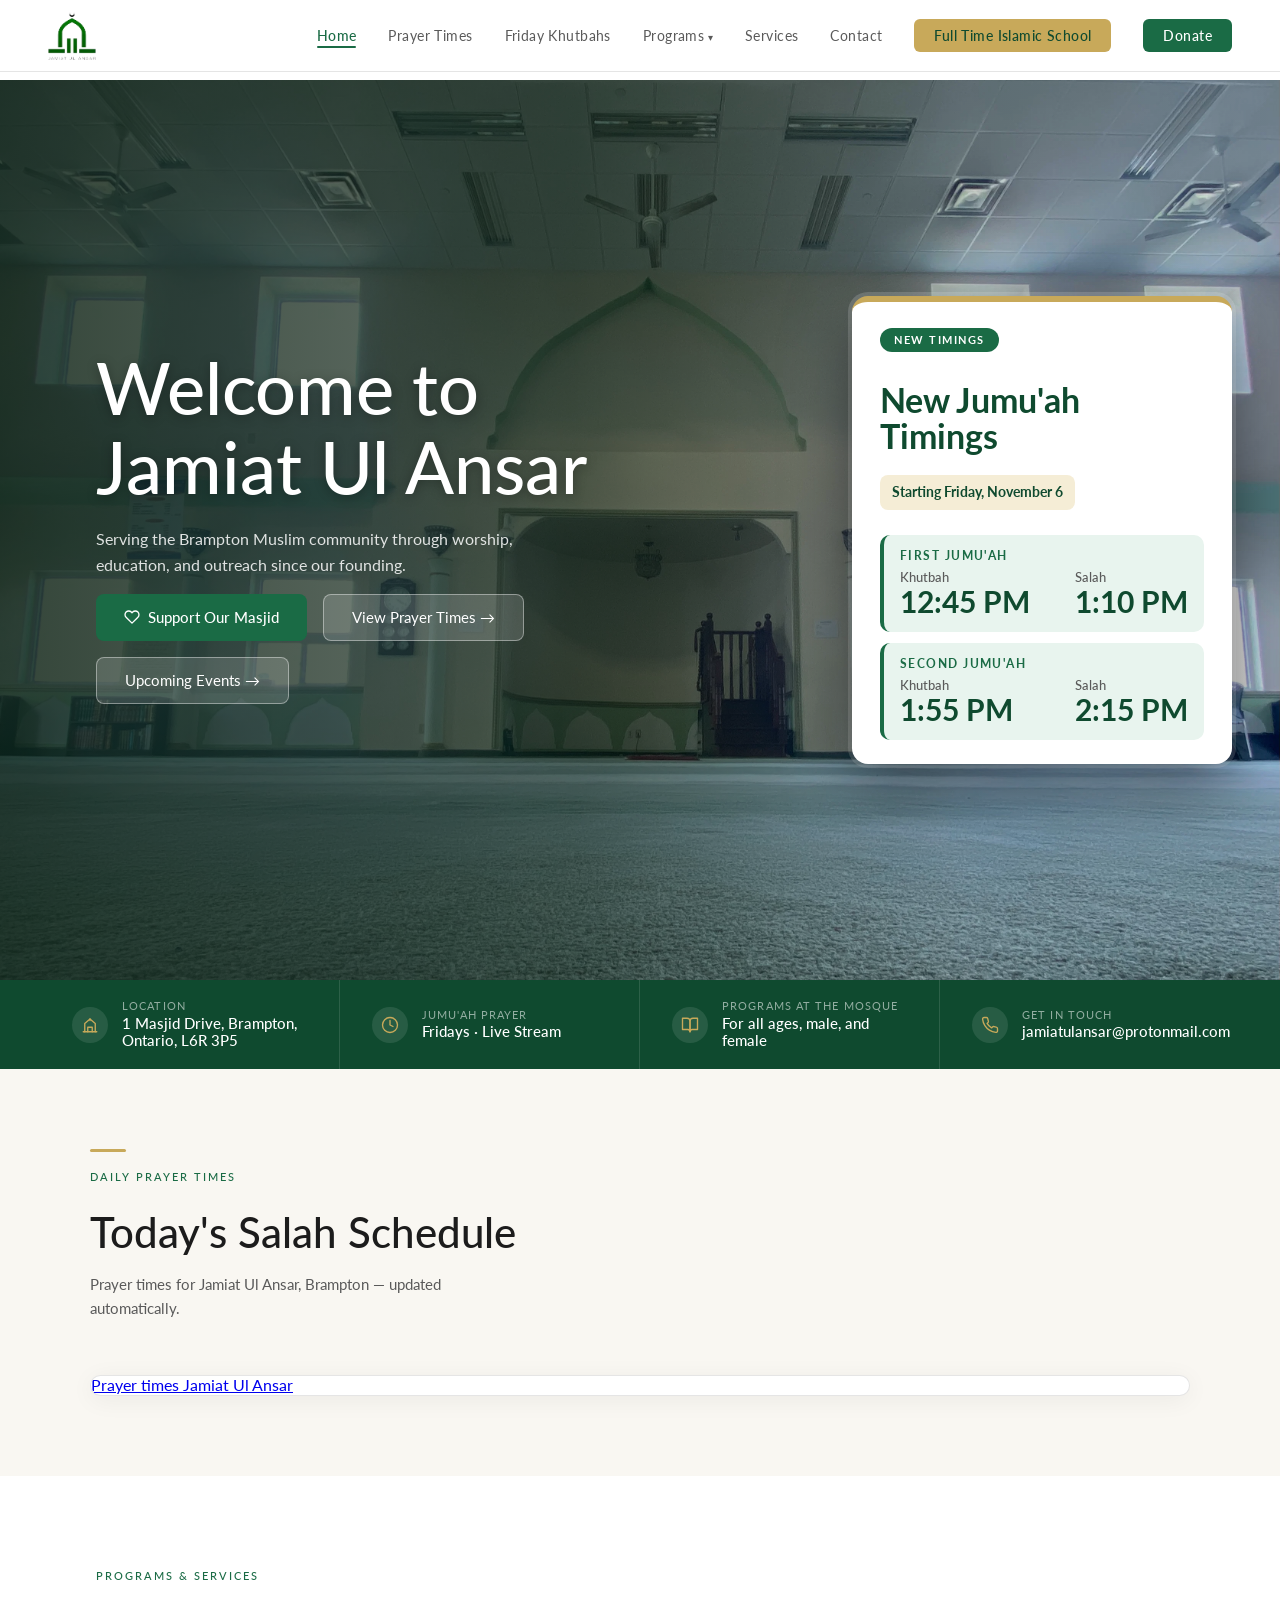
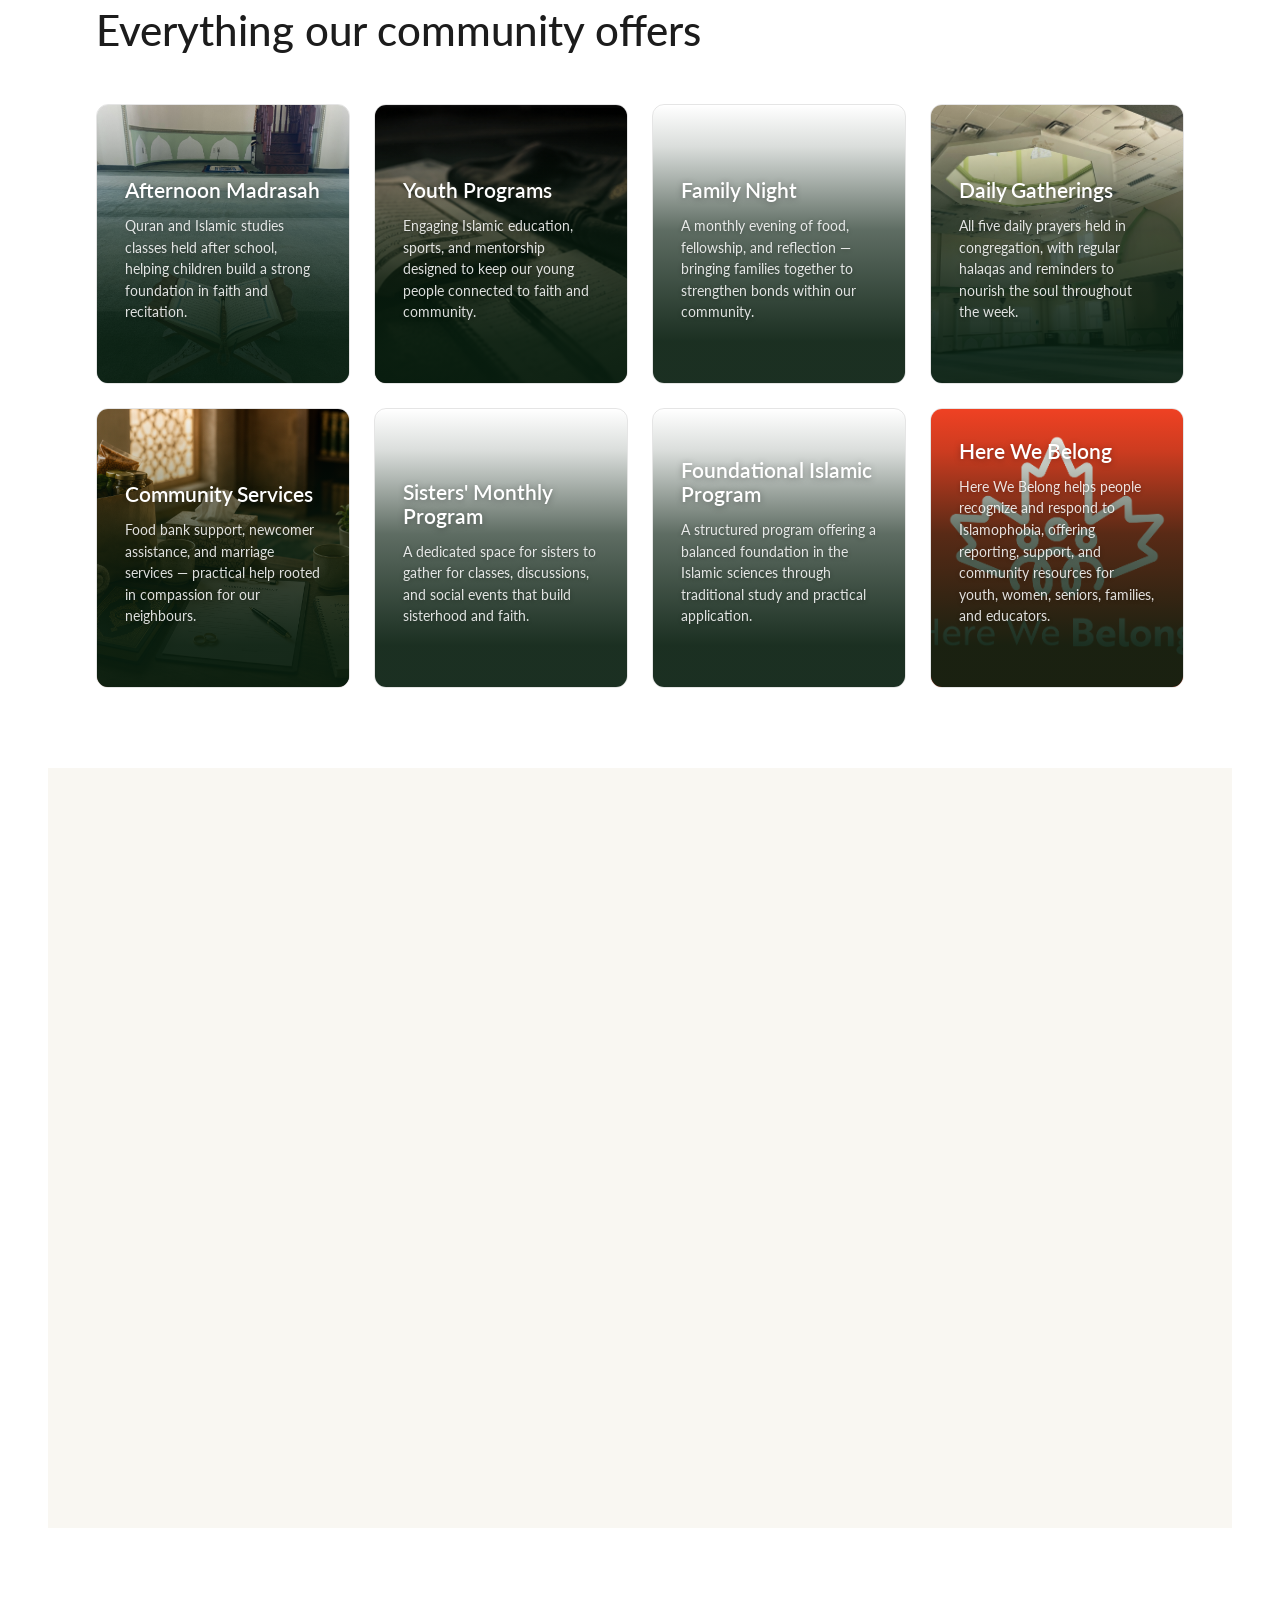
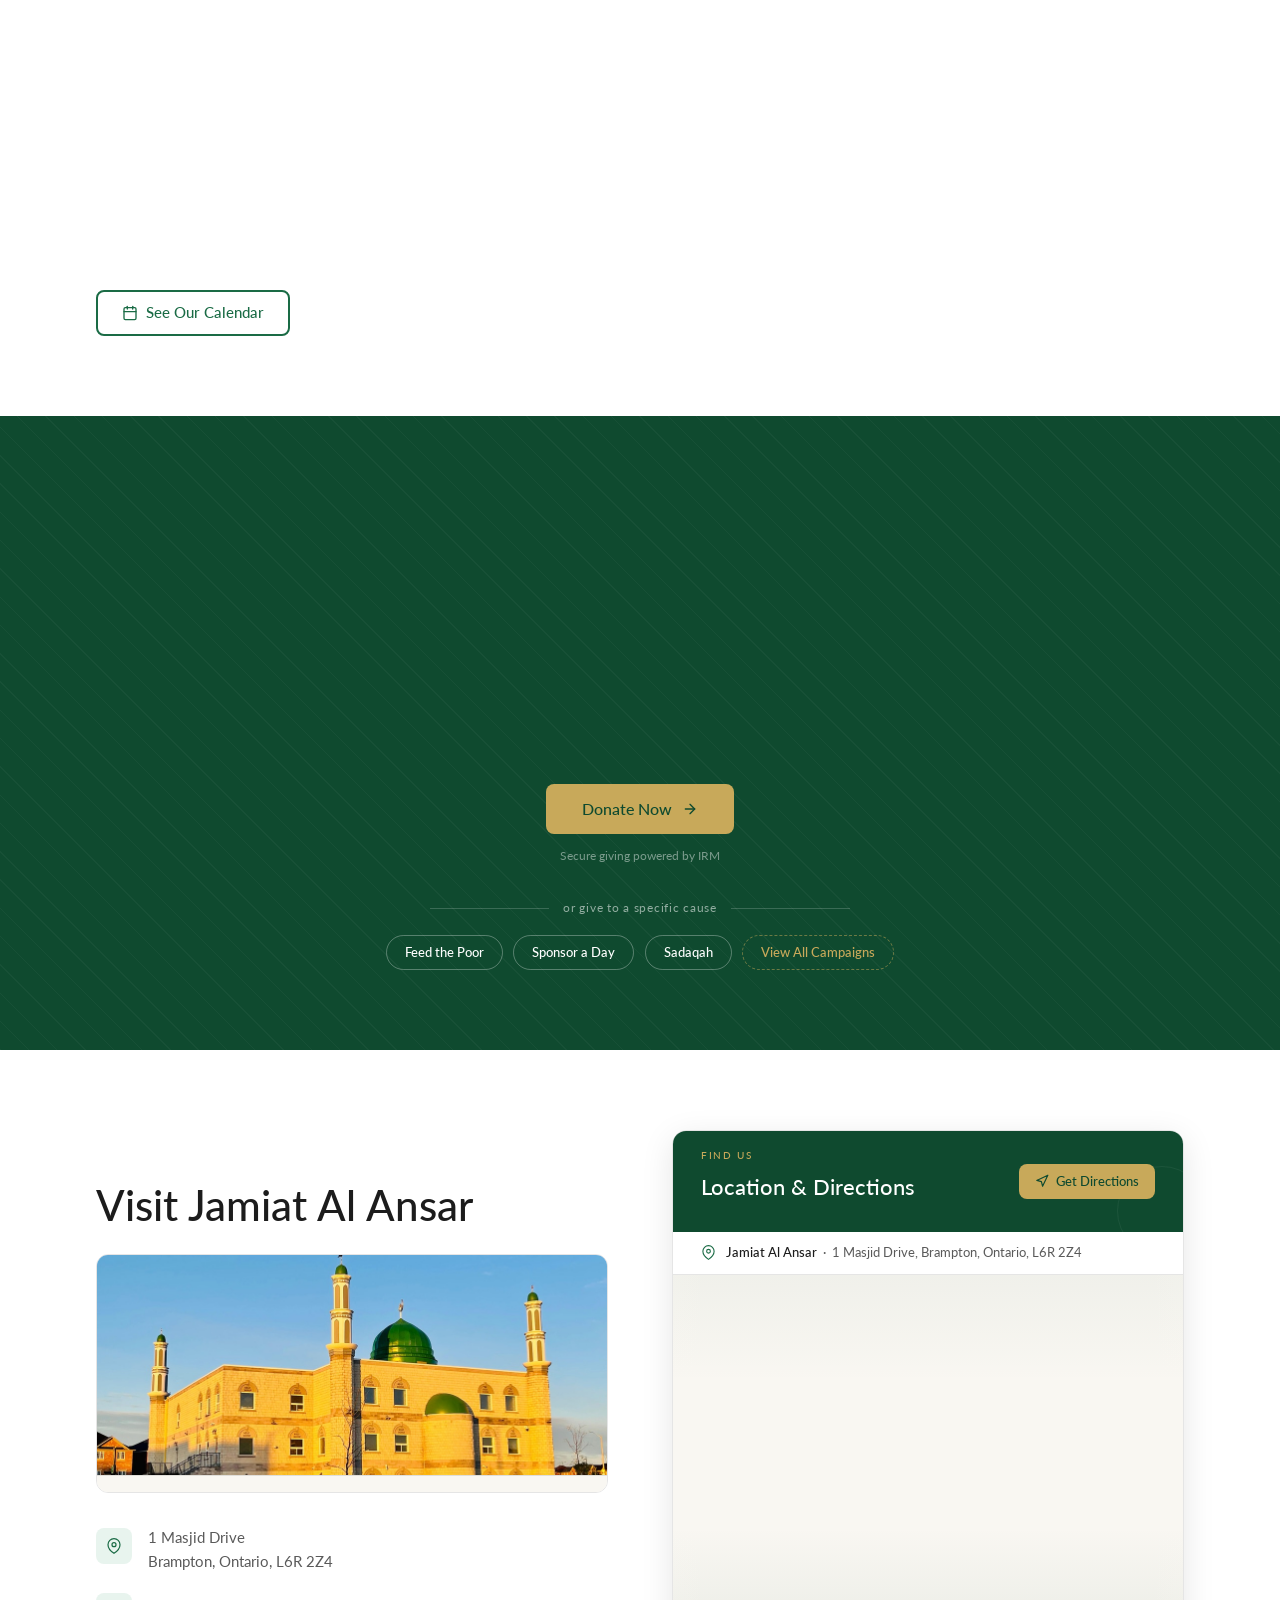
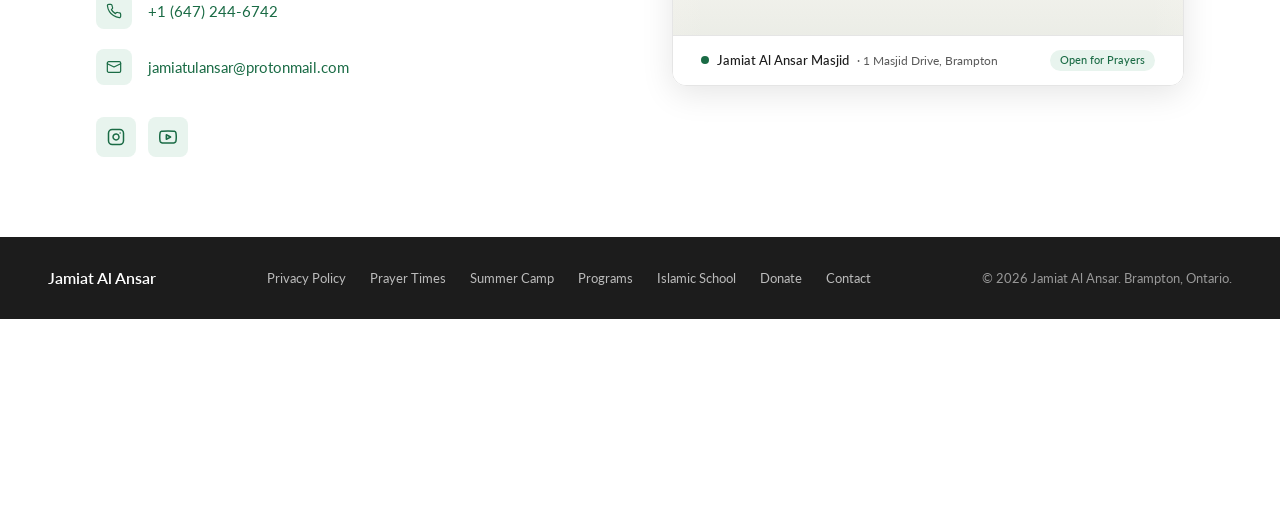
==== index.html @ 52aed73e "Mirror jamiatalansar.ca for GitHub Pages Home plus 10 linked pages, Unicorn Platform CSS/JS and imag" ====
<!DOCTYPE html>
<html class="style-blue-2  custom_fonts comps live_website unicorn-platform-website" lang="en">



<head>
  
  
	<meta charset="utf-8">
	<meta name="viewport" content="width=device-width, initial-scale=1">
	<link rel="alternate" href="https://jamiatalansar.ca/" hreflang="en" />
	
  
    
      <link rel="stylesheet" href="assets/unicorn/css/main.css">
    
  

  
    <script>
      window.isJsDelayed = false;
    </script>
    
      <script src="assets/unicorn/js/main.js" defer></script>
    
  
	
  
    
      <link href="https://fonts.googleapis.com/css?family=Lato:400,700&display=swap" rel="stylesheet">
    
  

	
		<link rel="icon" type="image/png" href="assets/img/820c7ac0-1047-4ef8-a4d3-8860561c640a.png" sizes="16x16" />
	
	<meta property="og:type" content="website">

    
        <title>Jamiat Al Ansar</title>
        <meta property="og:title" content="Jamiat Al Ansar" />
        <meta name="twitter:title" content="Jamiat Al Ansar" />
    

    

	
		<meta property="og:image" content="assets/img/d7cb36a4-7b6d-4cda-83ad-e5a4a651b1a1.png"/>
		<meta name="twitter:card" content="summary_large_image">
		<meta name="twitter:image" content="assets/img/d7cb36a4-7b6d-4cda-83ad-e5a4a651b1a1.png">
	

  
  <link href="https://jamiatalansar.ca/" rel="canonical"><meta name="twitter:url" content="https://jamiatalansar.ca/"><meta property="og:url" content="https://jamiatalansar.ca/">
		
	

  
  
    <script>
      window.unicornEnv = "production"
    </script>
  
  
	
	
  

  

  
  
</head>

<body class="font-lato comps  " id="301366-673283">


  
  
  
  
  
  
  
  
	<div 
    class="page-component__bg_image_box    bg-white-color   other-01-parent  is-first-component"
    id="other-01-881751"
    
    
  >
		
		<div 
      class="page-component__bg_overlay_box " 
      style=""
    >
			
		</div>
    
		<div class="page-component__wrapper" style="z-index: 10;padding-top:0px;padding-bottom:0px;">
      
        
	
	
	<section>
		




		<!DOCTYPE html>
<html lang="en">
<head>
  <meta charset="UTF-8" />
  <meta name="viewport" content="width=device-width, initial-scale=1.0" />
  <title>Jamiat Al Ansar – Brampton Muslim Community</title>
  <link rel="preconnect" href="https://fonts.googleapis.com" />
  <link rel="preconnect" href="https://fonts.gstatic.com" crossorigin />
  <link href="https://fonts.googleapis.com/css2?family=Cormorant+Garamond:wght@500;600;700&family=DM+Sans:wght@400;500;700&display=swap" rel="stylesheet" />

  <!-- MasjidBox Prayer Times Widget -->
  <script type="text/javascript">(function(w){function async_load(){var s=w.document.createElement('script');s.type='text/javascript';s.async=true;s.defer=true;s.src='https://masjidbox.com/widgets/loader.js';var x=w.document.getElementsByTagName('script')[0];x.parentNode.insertBefore(s,x);} if(w.attachEvent)w.attachEvent('onload',async_load);else w.addEventListener('load',async_load,false);})(window);</script>

  <style>
    *, *::before, *::after { box-sizing: border-box; margin: 0; padding: 0; }

    html, body { overflow-x: hidden; position: relative; }

    .hero {
      margin-left: calc(-50vw + 50%) !important;
      margin-right: calc(-50vw + 50%) !important;
      width: 100vw !important;
      max-width: 100vw !important;
      position: relative !important;
    }
    nav {
      margin-left: calc(-50vw + 50%) !important;
      margin-right: calc(-50vw + 50%) !important;
      width: 100vw !important;
      max-width: 100vw !important;
    }
    .info-bar {
      margin-left: calc(-50vw + 50%) !important;
      margin-right: calc(-50vw + 50%) !important;
      width: 100vw !important;
      max-width: 100vw !important;
    }
    .donate-section {
      margin-left: calc(-50vw + 50%) !important;
      margin-right: calc(-50vw + 50%) !important;
      width: 100vw !important;
      max-width: 100vw !important;
    }
    .prayer-times-section {
      margin-left: calc(-50vw + 50%) !important;
      margin-right: calc(-50vw + 50%) !important;
      width: 100vw !important;
      max-width: 100vw !important;
    }
    .summer-camp-section {
      position: relative !important;
      margin-left: calc(-50vw + 50%) !important;
      margin-right: calc(-50vw + 50%) !important;
      width: 100vw !important;
      max-width: 100vw !important;
      box-sizing: border-box !important;
    }
    footer {
      margin-left: calc(-50vw + 50%) !important;
      margin-right: calc(-50vw + 50%) !important;
      width: 100vw !important;
      max-width: 100vw !important;
    }

    :root {
      --green: #1a6b45;
      --green-dark: #0f4a2f;
      --green-light: #e8f4ee;
      --gold: #c8a95a;
      --gold-light: #f5edd6;
      --white: #ffffff;
      --off-white: #f9f7f2;
      --text: #1c1c1c;
      --text-muted: #5a5a5a;
      --border: rgba(0,0,0,0.1);
    }

    html { scroll-behavior: smooth; }

    body {
      font-family: 'DM Sans', sans-serif;
      color: var(--text);
      background: var(--white);
    }

    /* ── NAV ── */
    nav {
      position: fixed;
      top: 0; left: 0; right: 0;
      z-index: 100;
      display: flex;
      align-items: center;
      justify-content: space-between;
      padding: 0 3rem;
      height: 72px;
      background: rgba(255,255,255,0.97);
      border-bottom: 1px solid var(--border);
      backdrop-filter: blur(8px);
    }

    .nav-logo {
      display: flex;
      align-items: center;
      gap: 12px;
      text-decoration: none;
    }
    .nav-logo svg { width: 42px; height: 42px; }

    .nav-links {
      display: flex;
      align-items: center;
      gap: 2rem;
      list-style: none;
    }
    .nav-links a {
      font-size: 14px;
      font-weight: 400;
      color: var(--text-muted);
      text-decoration: none;
      letter-spacing: 0.03em;
      transition: color 0.2s;
      position: relative;
    }
    .nav-links a:hover { color: var(--green); }
    .nav-links a.active { color: var(--green); font-weight: 500; }
    .nav-links a.active::after {
      content: '';
      position: absolute;
      bottom: -4px; left: 0; right: 0;
      height: 2px;
      background: var(--green);
      border-radius: 2px;
    }
    .nav-donate {
      background: var(--green);
      color: var(--white) !important;
      padding: 8px 20px;
      border-radius: 6px;
      font-weight: 500 !important;
      transition: background 0.2s !important;
    }
    .nav-donate:hover { background: var(--green-dark) !important; color: var(--white) !important; }

    .nav-school {
      background: var(--gold);
      color: var(--green-dark) !important;
      padding: 8px 20px;
      border-radius: 6px;
      font-weight: 500 !important;
      transition: background 0.2s !important;
    }
    .nav-school:hover { background: #e8c06a !important; color: var(--green-dark) !important; }

    .nav-dropdown { position: relative; }
    .nav-dropdown-menu {
      display: none;
      position: absolute;
      top: 100%;
      left: 50%;
      transform: translateX(-50%);
      background: var(--white);
      border: 1px solid var(--border);
      border-radius: 8px;
      min-width: 200px;
      padding: 8px 0;
      box-shadow: 0 8px 24px rgba(0,0,0,0.08);
      padding-top: 12px;
      margin-top: 0;
    }
    .nav-dropdown-menu::before {
      content: '';
      position: absolute;
      top: -12px;
      left: 0;
      right: 0;
      height: 12px;
    }
    .nav-dropdown.open .nav-dropdown-menu { display: block; }
    .nav-dropdown-menu a { display: block; padding: 10px 18px; font-size: 14px; white-space: nowrap; }
    .nav-dropdown > a::after { content: ' ▾'; font-size: 10px; color: var(--text-muted); }

    .nav-hamburger {
      display: none;
      flex-direction: column;
      gap: 5px;
      cursor: pointer;
      background: none;
      border: none;
      padding: 4px;
    }
    .nav-hamburger span { display: block; width: 24px; height: 2px; background: var(--text); border-radius: 2px; transition: all 0.3s; }

    .mobile-menu {
      display: none;
      position: fixed;
      top: 72px; left: 0; right: 0; bottom: 0;
      background: var(--white);
      border-top: 1px solid var(--border);
      padding: 2rem 1.5rem;
      z-index: 99;
      flex-direction: column;
      gap: 0;
      overflow-y: auto;
    }
    .mobile-menu.open { display: flex; }
    .mobile-menu a {
      font-size: 18px;
      color: var(--text);
      text-decoration: none;
      font-weight: 400;
      padding: 1rem 0;
      border-bottom: 1px solid var(--border);
    }
    .mobile-menu a:last-child { border-bottom: none; }
    .mobile-programs-toggle {
      display: flex;
      align-items: center;
      justify-content: space-between;
      font-size: 18px;
      color: var(--text);
      text-decoration: none;
      font-weight: 400;
      padding: 1rem 0;
      border-bottom: 1px solid var(--border);
      background: none;
      border-top: none;
      border-left: none;
      border-right: none;
      width: 100%;
      text-align: left;
      cursor: pointer;
      font-family: 'DM Sans', sans-serif;
    }
    .mobile-programs-toggle .arrow {
      font-size: 14px;
      color: var(--text-muted);
      transition: transform 0.25s;
    }
    .mobile-programs-toggle.open .arrow { transform: rotate(180deg); }
    .mobile-programs-sub {
      display: none;
      flex-direction: column;
      border-bottom: 1px solid var(--border);
      background: var(--off-white);
      margin: 0 -1.5rem;
      padding: 0 1.5rem;
    }
    .mobile-programs-sub.open { display: flex; }
    .mobile-programs-sub a {
      font-size: 16px;
      color: var(--green);
      padding: 0.75rem 0;
      border-bottom: 1px solid rgba(0,0,0,0.06);
      padding-left: 1rem;
    }
    .mobile-programs-sub a:last-child { border-bottom: none; }
    .mobile-menu a.donate-mobile {
      background: var(--green);
      color: var(--white);
      padding: 14px 20px;
      border-radius: 8px;
      text-align: center;
      font-weight: 500;
      margin-top: 1.5rem;
      border: none;
    }
    .mobile-menu a.school-mobile {
      background: var(--gold);
      color: var(--green-dark);
      padding: 14px 20px;
      border-radius: 8px;
      text-align: center;
      font-weight: 500;
      margin-top: 0.75rem;
      border: none;
    }

    /* ── HERO ── */
    .hero {
      position: relative;
      height: 100svh;
      min-height: 500px;
      display: flex;
      align-items: center;
      overflow: hidden;
      margin-top: 0;
      padding-top: 36px;
    }
    .hero-bg {
      position: absolute;
      inset: 0;
      background-image: url('assets/img/138b3c06-4f3f-4f4b-a4c3-cc9d4dc533aa.webp');
      background-size: cover;
      background-position: center center;
      filter: brightness(0.88) saturate(0.9);
    }
    .hero-overlay {
      position: absolute;
      inset: 0;
      background: linear-gradient(
        to right,
        rgba(8, 30, 15, 0.80) 0%,
        rgba(8, 30, 15, 0.55) 45%,
        rgba(8, 30, 15, 0.10) 75%,
        rgba(8, 30, 15, 0.00) 100%
      );
    }
    .hero-content {
      position: relative;
      z-index: 2;
      padding: 0 3rem;
      max-width: 640px;
      margin-top: 0;
    }
    .hero-eyebrow {
      font-size: 12px;
      font-weight: 500;
      letter-spacing: 0.2em;
      text-transform: uppercase;
      color: var(--gold);
      margin-bottom: 1.25rem;
    }
    .hero-title {
      font-family: 'Cormorant Garamond', serif;
      font-size: clamp(42px, 6vw, 72px);
      font-weight: 500;
      line-height: 1.1;
      color: var(--white);
      margin-bottom: 1.25rem;
      text-shadow: 0 2px 12px rgba(0,0,0,0.3);
    }
    .hero-sub {
      font-size: 16px;
      font-weight: 400;
      color: rgba(255,255,255,0.85);
      line-height: 1.7;
      margin-bottom: 2.5rem;
      max-width: 440px;
    }
    .hero-buttons { display: flex; gap: 1rem; flex-wrap: wrap; }
    .btn-primary {
      display: inline-flex;
      align-items: center;
      gap: 8px;
      background: var(--green);
      color: var(--white);
      padding: 14px 28px;
      border-radius: 8px;
      font-size: 15px;
      font-weight: 500;
      text-decoration: none;
      transition: background 0.2s, transform 0.15s;
    }
    .btn-primary:hover { background: var(--green-dark); transform: translateY(-1px); }
    .btn-secondary {
      display: inline-flex;
      align-items: center;
      gap: 8px;
      background: rgba(255,255,255,0.15);
      color: var(--white);
      padding: 14px 28px;
      border-radius: 8px;
      font-size: 15px;
      font-weight: 400;
      text-decoration: none;
      border: 1px solid rgba(255,255,255,0.4);
      backdrop-filter: blur(4px);
      transition: background 0.2s;
    }
    .btn-secondary:hover { background: rgba(255,255,255,0.25); }

    /* ── HERO JUMU'AH ANNOUNCEMENT ── */
    .hero-announce {
      position: absolute;
      right: 3rem;
      top: 50%;
      transform: translateY(-50%);
      z-index: 3;
      width: 380px;
      background: var(--white);
      border-top: 6px solid var(--gold);
      border-radius: 16px;
      padding: 1.6rem 1.75rem 1.5rem;
      box-shadow: 0 24px 64px rgba(0,0,0,0.5), 0 0 0 4px rgba(255,255,255,0.18);
      color: var(--text);
      animation: announceIn 0.8s 0.7s cubic-bezier(0.22,1,0.36,1) both;
    }
    @keyframes announceIn {
      from { opacity: 0; transform: translateY(calc(-50% + 24px)); }
      to   { opacity: 1; transform: translateY(-50%); }
    }
    .hero-announce-badge {
      display: inline-block;
      background: var(--green);
      color: var(--white);
      font-size: 11px;
      font-weight: 700;
      letter-spacing: 0.14em;
      text-transform: uppercase;
      padding: 6px 14px;
      border-radius: 50px;
      margin-bottom: 0.8rem;
    }
    .hero-announce-title {
      font-family: 'Cormorant Garamond', serif;
      font-size: 34px;
      font-weight: 700;
      line-height: 1.05;
      color: var(--green-dark);
      margin-bottom: 0.5rem;
    }
    .hero-announce-date {
      display: inline-block;
      background: var(--gold-light);
      color: var(--green-dark);
      font-size: 14px;
      font-weight: 700;
      padding: 6px 12px;
      border-radius: 8px;
      margin-bottom: 1.1rem;
    }
    .hero-announce-row {
      padding: 0.9rem 1rem;
      margin-top: 0.7rem;
      background: var(--green-light);
      border-left: 4px solid var(--green);
      border-radius: 10px;
    }
    .hero-announce-label {
      font-size: 12px;
      font-weight: 700;
      letter-spacing: 0.12em;
      text-transform: uppercase;
      color: var(--green);
      margin-bottom: 0.4rem;
    }
    .hero-announce-times {
      display: flex;
      justify-content: space-between;
      gap: 1rem;
      font-size: 13px;
      font-weight: 500;
      color: var(--text-muted);
    }
    .hero-announce-times strong {
      display: block;
      font-family: 'Cormorant Garamond', serif;
      font-size: 30px;
      font-weight: 700;
      color: var(--green-dark);
      line-height: 1.1;
    }

    @media (max-width: 1100px) {
      .hero-announce { width: 340px; right: 1.5rem; }
    }

    /* ── QUICK INFO BAR ── */
    .info-bar { background: var(--green-dark); color: var(--white); padding: 0; }
    .info-bar-inner {
      max-width: 1200px;
      margin: 0 auto;
      display: grid;
      grid-template-columns: repeat(auto-fit, minmax(200px, 1fr));
    }
    .info-item {
      display: flex;
      align-items: center;
      gap: 14px;
      padding: 1.25rem 2rem;
      border-right: 1px solid rgba(255,255,255,0.12);
      text-decoration: none;
      transition: background 0.2s;
    }
    .info-item:last-child { border-right: none; }
    .info-item:hover { background: rgba(255,255,255,0.06); }
    .info-item-icon {
      width: 36px; height: 36px;
      background: rgba(255,255,255,0.1);
      border-radius: 50%;
      display: flex; align-items: center; justify-content: center;
      flex-shrink: 0;
      color: var(--gold);
    }
    .info-item-label { font-size: 11px; letter-spacing: 0.1em; text-transform: uppercase; color: rgba(255,255,255,0.55); margin-bottom: 2px; }
    .info-item-value { font-size: 15px; font-weight: 500; color: var(--white); }

    /* ── SECTIONS ── */
    section { padding: 5rem 3rem; }
    .section-inner { max-width: 1100px; margin: 0 auto; }
    .section-label { font-size: 11px; letter-spacing: 0.18em; text-transform: uppercase; color: var(--green); font-weight: 500; margin-bottom: 0.75rem; }
    .section-title { font-family: 'Cormorant Garamond', serif; font-size: clamp(28px, 4vw, 42px); font-weight: 500; color: var(--text); margin-bottom: 1.5rem; line-height: 1.2; }

    /* ── PRAYER TIMES SECTION ── */
    .prayer-times-section {
      background: var(--off-white);
      padding: 5rem 3rem;
    }
    .prayer-times-section .section-inner {
      max-width: 1100px;
      margin: 0 auto;
    }
    .prayer-times-header {
      display: flex;
      align-items: flex-end;
      justify-content: space-between;
      gap: 2rem;
      margin-bottom: 2.5rem;
      flex-wrap: wrap;
    }
    .prayer-times-header-left { flex: 1; min-width: 220px; }
    .prayer-times-subtitle {
      font-size: 15px;
      color: var(--text-muted);
      line-height: 1.7;
      max-width: 380px;
    }
    .prayer-times-rule {
      display: block;
      width: 36px;
      height: 3px;
      background: var(--gold);
      border-radius: 2px;
      margin-bottom: 1rem;
    }

    .prayer-widget-wrapper {
      background: var(--white);
      border: 1px solid var(--border);
      border-radius: 12px;
      overflow: hidden;
      box-shadow: 0 4px 24px rgba(0,0,0,0.06);
    }
    .prayer-widget-wrapper a[data-masjidbox-widget] {
      display: block;
      width: 100%;
    }

    /* ══════════════════════════════════════════════
       SUMMER CAMP 2026 — brief, high-contrast banner
       Alignment: 3-column grid keeps every fact scannable
       Contrast: gold CTA card pops against deep green
       Repetition: pill tags + icon language match rest of site
       Proximity: dates/time/ages grouped, price/CTA grouped
       ══════════════════════════════════════════════ */
    .summer-camp-section {
      background: var(--green-dark);
      padding: 4rem 3rem;
    }
    .summer-camp-inner {
      max-width: 1100px;
      margin: 0 auto;
      display: grid;
      grid-template-columns: 1fr auto;
      gap: 3rem;
      align-items: center;
    }

    .camp-eyebrow {
      font-size: 11px;
      letter-spacing: 0.18em;
      text-transform: uppercase;
      color: var(--gold);
      font-weight: 500;
      margin-bottom: 0.6rem;
    }
    .camp-title {
      font-family: 'Cormorant Garamond', serif;
      font-size: clamp(28px, 3.6vw, 40px);
      font-weight: 600;
      color: var(--white);
      line-height: 1.1;
      margin-bottom: 0.4rem;
    }
    .camp-tagline {
      font-size: 14px;
      color: rgba(255,255,255,0.62);
      margin-bottom: 1.5rem;
    }

    .camp-facts {
      display: flex;
      flex-wrap: wrap;
      gap: 0.6rem;
      margin-bottom: 1.5rem;
    }
    .camp-fact {
      display: inline-flex;
      align-items: center;
      gap: 7px;
      background: rgba(255,255,255,0.08);
      border: 1px solid rgba(255,255,255,0.16);
      color: rgba(255,255,255,0.92);
      padding: 8px 14px;
      border-radius: 50px;
      font-size: 13px;
      font-weight: 500;
      white-space: nowrap;
    }
    .camp-fact span.dim { color: rgba(255,255,255,0.55); font-weight: 400; }

    .camp-includes {
      font-size: 13px;
      color: rgba(255,255,255,0.55);
    }
    .camp-includes strong {
      color: rgba(255,255,255,0.85);
      font-weight: 500;
    }

    .camp-cta-card {
      display: flex;
      flex-direction: column;
      align-items: center;
      gap: 0.9rem;
      background: rgba(255,255,255,0.06);
      border: 1px solid rgba(255,255,255,0.14);
      border-radius: 16px;
      padding: 1.75rem 2rem;
      text-align: center;
      min-width: 210px;
      flex-shrink: 0;
    }
    .camp-price {
      font-family: 'Cormorant Garamond', serif;
      font-size: 46px;
      font-weight: 600;
      color: var(--white);
      line-height: 1;
    }
    .camp-price sup {
      font-size: 20px;
      font-weight: 500;
      vertical-align: super;
      margin-right: 2px;
    }
    .camp-price-label {
      font-size: 11px;
      letter-spacing: 0.1em;
      text-transform: uppercase;
      color: rgba(255,255,255,0.45);
      margin-top: -8px;
    }
    .camp-register-btn {
      display: inline-flex;
      align-items: center;
      justify-content: center;
      gap: 8px;
      background: var(--gold);
      color: var(--green-dark);
      padding: 12px 26px;
      border-radius: 8px;
      font-size: 14px;
      font-weight: 500;
      text-decoration: none;
      width: 100%;
      transition: background 0.2s, transform 0.15s;
      font-family: 'DM Sans', sans-serif;
    }
    .camp-register-btn:hover { background: #e8c06a; transform: translateY(-1px); }
    .camp-spots {
      font-size: 11px;
      color: var(--gold);
      font-weight: 500;
      letter-spacing: 0.03em;
    }

    @media (max-width: 860px) {
      .summer-camp-inner {
        grid-template-columns: 1fr;
        gap: 2rem;
        text-align: center;
      }
      .camp-facts { justify-content: center; }
      .camp-cta-card { width: 100%; }
    }
    @media (max-width: 600px) {
      .summer-camp-section { padding: 2.75rem 1.25rem; }
      .camp-fact { font-size: 12px; padding: 7px 12px; }
    }

    /* Summer Hifdh */
    /* ══════════════════════════════════════════════
   HIFZ CAMP 2026 — alternates light vs. dark camp banner
   Contrast: white card + green border vs. solid dark green above
   Repetition: same pill-fact / CTA-card language as Summer Camp
   Alignment: 2-col grid, info left / CTA right, mirrors camp section
   Proximity: dates/time/ages grouped; price/CTA grouped; duties grouped
   ══════════════════════════════════════════════ */
.hifz-camp-section {
  background: var(--off-white);
  padding: 4rem 3rem;
  border-top: 1px solid var(--border);
  border-bottom: 1px solid var(--border);
}
.hifz-camp-inner {
  max-width: 1100px;
  margin: 0 auto;
  display: grid;
  grid-template-columns: 1fr auto;
  gap: 3rem;
  align-items: center;
}

.hifz-eyebrow {
  font-size: 11px;
  letter-spacing: 0.18em;
  text-transform: uppercase;
  color: var(--green);
  font-weight: 500;
  margin-bottom: 0.6rem;
}
.hifz-title {
  font-family: 'Cormorant Garamond', serif;
  font-size: clamp(28px, 3.6vw, 40px);
  font-weight: 600;
  color: var(--text);
  line-height: 1.15;
  margin-bottom: 0.4rem;
}
.hifz-tagline {
  font-size: 14px;
  color: var(--text-muted);
  margin-bottom: 1.5rem;
  line-height: 1.6;
  max-width: 480px;
}

.hifz-facts {
  display: flex;
  flex-wrap: wrap;
  gap: 0.6rem;
  margin-bottom: 1.5rem;
}
.hifz-fact {
  display: inline-flex;
  align-items: center;
  gap: 7px;
  background: var(--green-light);
  border: 1px solid rgba(26,107,69,0.18);
  color: var(--green-dark);
  padding: 8px 14px;
  border-radius: 50px;
  font-size: 13px;
  font-weight: 500;
  white-space: nowrap;
}
.hifz-fact span.dim { color: var(--text-muted); font-weight: 400; }

.hifz-includes {
  font-size: 13px;
  color: var(--text-muted);
  line-height: 1.9;
  margin-bottom: 1.25rem;
}
.hifz-includes strong {
  color: var(--text);
  font-weight: 500;
}
.hifz-includes-list {
  list-style: none;
  display: flex;
  flex-direction: column;
  gap: 6px;
  margin-top: 6px;
}

.hifz-teacher {
  display: inline-flex;
  align-items: center;
  gap: 10px;
  background: var(--white);
  border: 1px solid var(--border);
  padding: 8px 16px 8px 8px;
  border-radius: 50px;
  font-size: 13px;
  color: var(--text);
}
.hifz-teacher-avatar {
  width: 28px; height: 28px;
  background: var(--gold);
  border-radius: 50%;
  display: flex;
  align-items: center;
  justify-content: center;
  font-size: 12px;
  font-weight: 600;
  color: var(--green-dark);
  flex-shrink: 0;
}
.hifz-teacher strong { font-weight: 500; }

.hifz-cta-card {
  display: flex;
  flex-direction: column;
  align-items: center;
  gap: 0.9rem;
  background: var(--green-dark);
  border: 1px solid var(--green-dark);
  border-radius: 16px;
  padding: 1.75rem 2rem;
  text-align: center;
  min-width: 230px;
  flex-shrink: 0;
}
.hifz-price {
  font-family: 'Cormorant Garamond', serif;
  font-size: 46px;
  font-weight: 600;
  color: var(--white);
  line-height: 1;
}
.hifz-price sup {
  font-size: 20px;
  font-weight: 500;
  vertical-align: super;
  margin-right: 2px;
}
.hifz-price-label {
  font-size: 11px;
  letter-spacing: 0.1em;
  text-transform: uppercase;
  color: rgba(255,255,255,0.45);
  margin-top: -8px;
}
.hifz-register-btn {
  display: inline-flex;
  align-items: center;
  justify-content: center;
  gap: 8px;
  background: var(--gold);
  color: var(--green-dark);
  padding: 12px 26px;
  border-radius: 8px;
  font-size: 14px;
  font-weight: 500;
  text-decoration: none;
  width: 100%;
  transition: background 0.2s, transform 0.15s;
  font-family: 'DM Sans', sans-serif;
}
.hifz-register-btn:hover { background: #e8c06a; transform: translateY(-1px); }
.hifz-spots {
  font-size: 11px;
  color: var(--gold);
  font-weight: 500;
  letter-spacing: 0.03em;
}
.hifz-share {
  font-size: 11px;
  color: rgba(255,255,255,0.5);
  font-style: italic;
}

@media (max-width: 860px) {
  .hifz-camp-inner {
    grid-template-columns: 1fr;
    gap: 2rem;
    text-align: center;
  }
  .hifz-facts { justify-content: center; }
  .hifz-includes-list { align-items: center; }
  .hifz-cta-card { width: 100%; }
  .hifz-teacher { margin: 0 auto; }
}
@media (max-width: 600px) {
  .hifz-camp-section { padding: 2.75rem 1.25rem; }
  .hifz-fact { font-size: 12px; padding: 7px 12px; }
}

    /* ── SPECIAL EVENTS (POSTER) SECTION ── */
    .special-events-section {
      background: var(--white);
      padding: 5rem 3rem;
    }
    .special-events-section .section-sub {
      font-size: 15px;
      color: var(--text-muted);
      line-height: 1.7;
      margin-bottom: 2.5rem;
      max-width: 520px;
    }
    .poster-layout {
      display: grid;
      grid-template-columns: 1fr 1fr;
      gap: 3rem;
      align-items: center;
    }
    .poster-frame {
      position: relative;
      border-radius: 16px;
      overflow: hidden;
      box-shadow: 0 24px 60px rgba(0,0,0,0.14);
      background: var(--white);
      border: 1px solid var(--border);
      aspect-ratio: 4/5;
      display: flex;
      flex-direction: column;
      align-items: center;
      justify-content: center;
    }
    .poster-frame img {
      width: 100%;
      height: 100%;
      object-fit: cover;
      display: block;
    }
    .poster-placeholder {
      display: flex;
      flex-direction: column;
      align-items: center;
      justify-content: center;
      gap: 1rem;
      padding: 3rem;
      text-align: center;
      width: 100%;
      height: 100%;
    }
    .poster-placeholder-icon {
      width: 72px; height: 72px;
      background: var(--green-light);
      border-radius: 50%;
      display: flex;
      align-items: center;
      justify-content: center;
      font-size: 30px;
    }
    .poster-placeholder-title {
      font-family: 'Cormorant Garamond', serif;
      font-size: 20px;
      font-weight: 500;
      color: var(--text);
    }
    .poster-placeholder-sub {
      font-size: 13px;
      color: var(--text-muted);
      line-height: 1.6;
    }
    .poster-ribbon {
      position: absolute;
      top: 16px;
      left: 16px;
      background: var(--gold);
      color: var(--green-dark);
      font-size: 11px;
      font-weight: 600;
      letter-spacing: 0.1em;
      text-transform: uppercase;
      padding: 5px 12px;
      border-radius: 50px;
      z-index: 2;
    }
    .poster-details {
      display: flex;
      flex-direction: column;
      gap: 1.5rem;
    }
    .poster-event-title {
      font-family: 'Cormorant Garamond', serif;
      font-size: clamp(24px, 3.5vw, 36px);
      font-weight: 600;
      color: var(--text);
      line-height: 1.2;
    }
    .poster-event-meta {
      display: flex;
      flex-direction: column;
      gap: 0.75rem;
    }
    .meta-row {
      display: flex;
      align-items: center;
      gap: 0.85rem;
      font-size: 15px;
      color: var(--text-muted);
    }
    .meta-icon {
      width: 34px; height: 34px;
      background: var(--green-light);
      border-radius: 8px;
      display: flex;
      align-items: center;
      justify-content: center;
      font-size: 15px;
      flex-shrink: 0;
    }
    .meta-strong { font-weight: 500; color: var(--text); }
    .poster-desc {
      font-size: 15px;
      color: var(--text-muted);
      line-height: 1.8;
      padding: 1.25rem 1.5rem;
      background: var(--off-white);
      border-radius: 10px;
      border: 1px solid var(--border);
    }
    .poster-speakers {
      display: flex;
      gap: 0.75rem;
      flex-wrap: wrap;
    }
    .speaker-chip {
      display: inline-flex;
      align-items: center;
      gap: 8px;
      background: var(--green-light);
      padding: 8px 14px;
      border-radius: 50px;
      font-size: 13px;
      font-weight: 500;
      color: var(--green-dark);
    }
    .speaker-chip-avatar {
      width: 24px; height: 24px;
      background: var(--green);
      border-radius: 50%;
      display: flex;
      align-items: center;
      justify-content: center;
      font-size: 11px;
      color: var(--white);
      font-weight: 600;
      flex-shrink: 0;
    }
    .poster-cta-row {
      display: flex;
      gap: 0.75rem;
      flex-wrap: wrap;
    }
    .btn-outline {
      display: inline-flex;
      align-items: center;
      gap: 8px;
      background: var(--white);
      color: var(--green);
      padding: 13px 24px;
      border-radius: 8px;
      font-size: 14px;
      font-weight: 400;
      text-decoration: none;
      border: 1px solid var(--green);
      transition: background 0.2s;
    }
    .btn-outline:hover { background: var(--green-light); }

    /* ── PROGRAMS ── */
    .programs-section { background: var(white); }
    .programs-grid { display: grid; grid-template-columns: repeat(auto-fit, minmax(240px, 1fr)); gap: 1.5rem; margin-top: 3rem; }

    .program-card {
      position: relative;
      display: block;
      height: 280px;
      border-radius: 12px;
      overflow: hidden;
      text-decoration: none;
      color: var(--white);
      border: 1px solid var(--border);
      transition: box-shadow 0.3s cubic-bezier(0.22,1,0.36,1), transform 0.3s cubic-bezier(0.22,1,0.36,1), border-color 0.3s;
    }
    .program-card:hover { box-shadow: 0 12px 36px rgba(0,0,0,0.18); transform: translateY(-3px); border-color: var(--green); }

    .program-card-bg {
      position: absolute;
      inset: 0;
      background-size: cover;
      background-position: center;
      transition: transform 0.5s cubic-bezier(0.22,1,0.36,1);
    }
    .program-card:hover .program-card-bg { transform: scale(1.06); }

    .program-card-bg.is-placeholder {
      background-image: linear-gradient(135deg, var(--green-light) 0%, #c8e6d5 55%, #b8d9c6 100%);
      display: flex;
      align-items: center;
      justify-content: center;
    }
    .program-card-bg.is-placeholder svg { width: 64px; height: 64px; opacity: 0.25; }

    .program-card-overlay {
      position: absolute;
      inset: 0;
      background: linear-gradient(
        to top,
        rgba(8, 30, 15, 0.92) 15%,
        rgba(8, 30, 15, 0.65) 55%,
        rgba(8, 30, 15, 0.15) 85%,
        rgba(8, 30, 15, 0.00) 100%
      );
    }

    .program-card-body {
      position: absolute;
      left: 0; right: 0; bottom: 0;
      padding: 1.5rem 1.75rem 1rem;
      z-index: 1;
    }

    .program-title {
      font-family: 'Cormorant Garamond', serif;
      font-size: 21px;
      font-weight: 600;
      margin-bottom: 0.4rem;
      color: var(--white);
      text-shadow: 0 1px 6px rgba(0,0,0,0.35);
    }
    .program-desc {
      font-size: 13.5px;
      color: rgba(255,255,255,0.86);
      line-height: 1.65;
      text-shadow: 0 1px 4px rgba(0,0,0,0.3);
    }
    .program-link-arrow {
      display: inline-flex;
      align-items: center;
      gap: 4px;
      font-size: 13px;
      font-weight: 500;
      color: var(--gold);
      margin-top: 0.85rem;
      opacity: 0;
      transform: translateX(-4px);
      transition: opacity 0.2s, transform 0.2s;
    }
    .program-card:hover .program-link-arrow { opacity: 1; transform: translateX(0); }

    .program-card-bg.is-placeholder::after {
      content: 'PHOTO PLACEHOLDER';
      position: absolute;
      top: 12px;
      right: 12px;
      font-size: 9px;
      letter-spacing: 0.12em;
      font-weight: 500;
      color: rgba(26,107,69,0.5);
      font-family: 'DM Sans', sans-serif;
      z-index: 1;
    }

    /* ── EVENTS ── */
    .events-list { margin-top: 3rem; display: flex; flex-direction: column; gap: 1rem; }
    .event-row {
      display: flex; align-items: center; gap: 1.5rem;
      padding: 1.25rem 1.5rem;
      background: var(--white);
      border: 1px solid var(--border);
      border-radius: 10px;
      text-decoration: none; color: var(--text);
      transition: border-color 0.2s, box-shadow 0.2s;
    }
    .event-row:hover { border-color: var(--green); box-shadow: 0 4px 16px rgba(0,0,0,0.06); }
    .event-date { background: var(--green-light); border-radius: 8px; padding: 10px 16px; text-align: center; min-width: 58px; flex-shrink: 0; }
    .event-month { font-size: 11px; text-transform: uppercase; letter-spacing: 0.1em; color: var(--green); font-weight: 500; }
    .event-day { font-family: 'Cormorant Garamond', serif; font-size: 28px; font-weight: 600; color: var(--green-dark); line-height: 1; }
    .event-info { flex: 1; }
    .event-name { font-size: 16px; font-weight: 500; margin-bottom: 3px; }
    .event-meta { font-size: 13px; color: var(--text-muted); }
    .event-arrow { font-size: 18px; color: var(--text-muted); transition: transform 0.2s, color 0.2s; }
    .event-row:hover .event-arrow { transform: translateX(4px); color: var(--green); }

    .event-thumb {
      width: 56px;
      height: 56px;
      border-radius: 8px;
      object-fit: cover;
      flex-shrink: 0;
      background: var(--green-light);
      overflow: hidden;
      display: flex;
      align-items: center;
      justify-content: center;
    }
    .event-thumb-placeholder {
      width: 56px;
      height: 56px;
      border-radius: 8px;
      flex-shrink: 0;
      background: linear-gradient(135deg, var(--green-light) 0%, #c8e6d5 100%);
      border: 1px dashed rgba(26,107,69,0.25);
      display: flex;
      align-items: center;
      justify-content: center;
    }
    .event-thumb-placeholder::after {
      content: '';
      width: 10px;
      height: 10px;
      background: var(--gold);
      border-radius: 2px;
      transform: rotate(45deg);
    }

    /* ── DONATE ── */
    .donate-section {
      background: var(--green-dark);
      color: var(--white);
      text-align: center;
      position: relative;
      overflow: hidden;
    }
    .donate-bg-image {
      position: absolute;
      inset: 0;
      background-image: url('PLACEHOLDER_donate_prayer_hall.jpg');
      background-size: cover;
      background-position: center;
      opacity: 0.12;
      filter: grayscale(40%);
    }
    .donate-bg-image.is-placeholder {
      background-image: none;
      background: repeating-linear-gradient(
        45deg,
        rgba(255,255,255,0.03) 0px,
        rgba(255,255,255,0.03) 1px,
        transparent 1px,
        transparent 20px
      );
      opacity: 1;
    }
    .donate-section .section-inner { position: relative; z-index: 1; }
    .donate-section .section-label { color: var(--gold); }
    .donate-section .section-title { color: var(--white); }
    .donate-body { font-size: 16px; color: rgba(255,255,255,0.72); max-width: 500px; margin: 0 auto 2.5rem; line-height: 1.8; }
    .donate-amounts { display: flex; justify-content: center; gap: 1rem; flex-wrap: wrap; margin-bottom: 2rem; }
    .amount-btn {
      background: rgba(255,255,255,0.1); color: var(--white);
      border: 1px solid rgba(255,255,255,0.25);
      padding: 10px 24px; border-radius: 50px;
      font-size: 15px; font-weight: 500; cursor: pointer;
      transition: background 0.2s, border-color 0.2s;
      font-family: 'DM Sans', sans-serif;
    }
    .amount-btn:hover, .amount-btn.selected { background: var(--gold); border-color: var(--gold); color: var(--green-dark); }
    .donate-cta {
      display: inline-flex; align-items: center; gap: 10px;
      background: var(--gold); color: var(--green-dark);
      padding: 16px 36px; border-radius: 8px;
      font-size: 16px; font-weight: 500; text-decoration: none;
      transition: background 0.2s, transform 0.15s;
    }
    .donate-cta:hover { background: #e8c06a; transform: translateY(-1px); }

    .campaign-divider {
      display: flex;
      align-items: center;
      gap: 14px;
      margin: 2.25rem auto 1.25rem;
      max-width: 420px;
    }
    .campaign-divider::before, .campaign-divider::after {
      content: '';
      flex: 1;
      height: 1px;
      background: rgba(255,255,255,0.18);
    }
    .campaign-divider span {
      font-size: 12px;
      letter-spacing: 0.06em;
      color: rgba(255,255,255,0.55);
      white-space: nowrap;
    }
    .campaign-chip-row {
      display: flex;
      justify-content: center;
      flex-wrap: wrap;
      gap: 0.65rem;
    }
    .campaign-chip {
      background: transparent;
      color: var(--white);
      border: 1px solid rgba(255,255,255,0.3);
      padding: 9px 18px;
      border-radius: 50px;
      font-size: 13px;
      font-weight: 500;
      cursor: pointer;
      font-family: 'DM Sans', sans-serif;
      transition: background 0.2s, border-color 0.2s, transform 0.15s;
    }
    .campaign-chip:hover {
      background: rgba(255,255,255,0.1);
      border-color: rgba(255,255,255,0.5);
      transform: translateY(-1px);
    }
    .campaign-chip--all {
      border-style: dashed;
      color: var(--gold);
      border-color: rgba(200,169,90,0.5);
    }
    .campaign-chip--all:hover {
      background: rgba(200,169,90,0.1);
      border-color: var(--gold);
    }

    @media (max-width: 600px) {
      .campaign-chip-row { gap: 0.5rem; }
      .campaign-chip { padding: 8px 14px; font-size: 12.5px; }
    }

    /* ── LOCATION ── */
    .location-grid { display: grid; grid-template-columns: 1fr 1fr; gap: 4rem; align-items: start; }

    .building-photo-wrap {
      margin-bottom: 2rem;
      border-radius: 12px;
      overflow: hidden;
      border: 1px solid var(--border);
      position: relative;
    }
    .building-photo {
      width: 100%;
      height: 220px;
      object-fit: cover;
      display: block;
      background: var(--green-light);
    }
    .building-photo-caption {
      font-size: 12px;
      color: var(--text-muted);
      padding: 8px 12px;
      background: var(--off-white);
      border-top: 1px solid var(--border);
      letter-spacing: 0.02em;
    }

    .contact-list { list-style: none; margin-top: 2rem; display: flex; flex-direction: column; gap: 1.25rem; }
    .contact-list li { display: flex; align-items: center; gap: 1rem; font-size: 15px; color: var(--text-muted); line-height: 1.6; }
    .contact-list li.contact-multiline { align-items: flex-start; }
    .contact-icon { width: 36px; height: 36px; background: var(--green-light); border-radius: 8px; display: flex; align-items: center; justify-content: center; flex-shrink: 0; }
    .contact-multiline .contact-icon { margin-top: 3px; }
    .contact-list a { color: var(--green); text-decoration: none; }
    .contact-list a:hover { text-decoration: underline; }
    .map-embed { border-radius: 12px; overflow: hidden; border: 1px solid var(--border); height: 320px; }
    .map-embed iframe { width: 100%; height: 100%; border: none; display: block; }
    .social-row { display: flex; gap: 12px; margin-top: 2rem; }
    .social-link { width: 40px; height: 40px; background: var(--green-light); border-radius: 8px; display: flex; align-items: center; justify-content: center; font-size: 18px; text-decoration: none; transition: background 0.2s; }
    .social-link:hover { background: var(--green); }
    .social-link:hover svg path, .social-link:hover svg rect, .social-link:hover svg circle, .social-link:hover svg line, .social-link:hover svg polygon, .social-link:hover svg polyline { stroke: white; }

    /* ── CALENDAR BUTTON ── */
    .btn-calendar {
      display: inline-flex;
      align-items: center;
      gap: 8px;
      background: var(--white);
      color: var(--green);
      padding: 12px 24px;
      border-radius: 8px;
      font-size: 15px;
      font-weight: 500;
      text-decoration: none;
      border: 2px solid var(--green);
      transition: background 0.2s, color 0.2s, transform 0.15s;
      font-family: 'DM Sans', sans-serif;
    }
    .btn-calendar:hover {
      background: var(--green);
      color: var(--white);
      transform: translateY(-1px);
    }

    /* ── COMMUNITY CHANNELS ── */
    .channels-section { background: var(--off-white); padding: 5rem 3rem; }

    .channels-grid {
      display: grid;
      grid-template-columns: 1fr 1fr;
      gap: 1.5rem;
      margin-top: 3rem;
    }

    .channel-card {
      border-radius: 14px;
      padding: 2.5rem 2rem;
      display: flex;
      flex-direction: column;
    }

    .channel-card--news {
      background: var(--green-dark);
      color: var(--white);
    }
    .channel-card--news .channel-label { color: var(--gold); }
    .channel-card--news .channel-title { color: var(--white); }
    .channel-card--news .channel-body { color: rgba(255,255,255,0.70); }
    .channel-card--news .channel-divider { border-color: rgba(255,255,255,0.12); }

    .channel-card--inspire {
      background: var(--white);
      border: 1px solid var(--border);
      box-shadow: 0 4px 20px rgba(0,0,0,0.05);
    }
    .channel-card--inspire .channel-label { color: var(--green); }
    .channel-card--inspire .channel-title { color: var(--text); }
    .channel-card--inspire .channel-body { color: var(--text-muted); }
    .channel-card--inspire .channel-divider { border-color: var(--border); }

    .channel-icon-wrap {
      width: 52px; height: 52px;
      border-radius: 12px;
      display: flex; align-items: center; justify-content: center;
      margin-bottom: 1.5rem;
      flex-shrink: 0;
    }
    .channel-card--news .channel-icon-wrap { background: rgba(255,255,255,0.10); }
    .channel-card--inspire .channel-icon-wrap { background: var(--gold-light); }

    .channel-label {
      font-size: 11px; letter-spacing: 0.18em;
      text-transform: uppercase; font-weight: 500; margin-bottom: 0.5rem;
    }
    .channel-title {
      font-family: 'Cormorant Garamond', serif;
      font-size: clamp(22px, 3vw, 30px); font-weight: 500;
      line-height: 1.2; margin-bottom: 0.75rem;
    }
    .channel-body { font-size: 14px; line-height: 1.75; margin-bottom: 2rem; flex: 1; }
    .channel-divider { border: none; border-top: 1px solid; margin-bottom: 1.5rem; }

    .channel-buttons { display: flex; flex-direction: column; gap: 10px; }

    .channel-btn {
      display: inline-flex; align-items: center; gap: 10px;
      padding: 12px 18px; border-radius: 8px;
      font-size: 14px; font-weight: 500;
      text-decoration: none; font-family: 'DM Sans', sans-serif;
      transition: transform 0.2s cubic-bezier(0.22,1,0.36,1), box-shadow 0.2s;
    }
    .channel-btn:hover { transform: translateY(-2px); box-shadow: 0 6px 18px rgba(0,0,0,0.15); }
    .channel-btn--wa { background: #25D366; color: #fff; }
    .channel-btn--tg { background: #229ED9; color: #fff; }
    .channel-btn-platform { font-size: 12px; opacity: 0.80; font-weight: 400; margin-left: auto; }

    @media (max-width: 700px) {
      .channels-section { padding: 2.5rem 1.25rem; }
      .channels-grid { grid-template-columns: 1fr; }
      .channel-card { padding: 1.75rem 1.25rem; }
    }

    /* ── STYLED MAP ── */
    .map-card-wrap {
      border-radius: 14px;
      border: 1px solid var(--border);
      overflow: hidden;
      box-shadow: 0 8px 32px rgba(0,0,0,0.10);
    }

    .map-card-header {
      background: var(--green-dark);
      padding: 1.2rem 1.75rem;
      display: flex;
      align-items: center;
      justify-content: space-between;
      gap: 1rem;
      flex-wrap: wrap;
      position: relative;
      overflow: hidden;
    }
    .map-card-header::after {
      content: '';
      position: absolute;
      bottom: -24px; right: -24px;
      width: 90px; height: 90px;
      border: 1px solid rgba(255,255,255,0.06);
      border-radius: 50%;
      pointer-events: none;
    }
    .map-card-header-eyebrow {
      font-size: 10px;
      letter-spacing: 0.16em;
      text-transform: uppercase;
      color: var(--gold);
      font-weight: 500;
      margin-bottom: 0.25rem;
    }
    .map-card-header h3 {
      font-family: 'Cormorant Garamond', serif;
      font-size: 22px;
      font-weight: 500;
      color: var(--white);
    }
    .map-directions-btn {
      display: inline-flex;
      align-items: center;
      gap: 7px;
      background: var(--gold);
      color: var(--green-dark);
      font-family: 'DM Sans', sans-serif;
      font-size: 13px;
      font-weight: 500;
      padding: 10px 16px;
      border-radius: 8px;
      text-decoration: none;
      transition: background 0.2s, transform 0.15s;
      white-space: nowrap;
      flex-shrink: 0;
      position: relative;
      z-index: 1;
    }
    .map-directions-btn:hover { background: #e8c06a; transform: translateY(-1px); }
    .map-directions-btn svg { width: 14px; height: 14px; stroke: var(--green-dark); fill: none; flex-shrink: 0; }

    .map-address-bar {
      display: flex;
      align-items: center;
      gap: 10px;
      padding: 0.85rem 1.75rem;
      border-bottom: 1px solid var(--border);
      background: var(--white);
    }
    .map-address-bar svg { width: 15px; height: 15px; stroke: var(--green); fill: none; flex-shrink: 0; }
    .map-address-text { font-size: 13px; color: var(--text-muted); }
    .map-address-text strong { color: var(--text); font-weight: 500; }

    .map-iframe-container {
      position: relative;
      width: 100%;
      height: 360px;
      overflow: hidden;
      background: var(--off-white);
    }
    .map-tint {
      position: absolute;
      inset: 0;
      background: linear-gradient(to bottom, rgba(15,74,47,0.04) 0%, transparent 30%, transparent 70%, rgba(15,74,47,0.06) 100%);
      pointer-events: none;
      z-index: 2;
    }
    .map-edge-fade {
      position: absolute;
      top: 0; bottom: 0;
      width: 32px;
      z-index: 2;
      pointer-events: none;
    }
    .map-edge-fade.left  { left: 0;  background: linear-gradient(to right, rgba(249,247,242,0.18), transparent); }
    .map-edge-fade.right { right: 0; background: linear-gradient(to left, rgba(249,247,242,0.18), transparent); }
    .map-iframe-container iframe {
      width: 100%;
      height: 100%;
      border: none;
      display: block;
      filter: saturate(0.82) contrast(1.04);
    }

    .map-caption {
      display: flex;
      align-items: center;
      justify-content: space-between;
      gap: 1rem;
      padding: 0.9rem 1.75rem;
      border-top: 1px solid var(--border);
      background: var(--white);
      flex-wrap: wrap;
    }
    .map-caption-left { display: flex; align-items: center; gap: 8px; }
    .map-caption-dot { width: 8px; height: 8px; border-radius: 50%; background: var(--green); flex-shrink: 0; }
    .map-caption-name { font-size: 13px; font-weight: 500; color: var(--text); }
    .map-caption-hours { font-size: 12px; color: var(--text-muted); }
    .map-open-badge { font-size: 11px; font-weight: 500; background: var(--green-light); color: var(--green); padding: 4px 10px; border-radius: 20px; }

    @media (max-width: 600px) {
      .map-iframe-container { height: 260px; }
      .map-address-bar, .map-caption { padding: 0.75rem 1.25rem; }
      .map-card-header { padding: 1rem 1.25rem; }
    }

    /* ── FOOTER ── */
    footer {
      background: var(--text); color: rgba(255,255,255,0.55);
      padding: 2rem 3rem;
      display: flex; align-items: center; justify-content: space-between;
      flex-wrap: wrap; gap: 1rem;
    }
    footer a { color: rgba(255,255,255,0.7); text-decoration: none; }
    footer a:hover { color: var(--white); }
    .footer-logo { font-family: 'Cormorant Garamond', serif; font-size: 16px; color: var(--white); font-weight: 600; }
    .footer-links { display: flex; gap: 1.5rem; font-size: 13px; list-style: none; }

    /* ── RESPONSIVE ── */
    @media (max-width: 900px) {
      nav { padding: 0 1.25rem; }
      .nav-links { display: none; }
      .nav-hamburger { display: flex; }
      .hero-content { padding: 0 1.5rem; max-width: 100%; }
      .info-bar-inner { grid-template-columns: 1fr 1fr; }
      .info-item { border-right: none; border-bottom: 1px solid rgba(255,255,255,0.1); }
      .info-item:nth-child(odd) { border-right: 1px solid rgba(255,255,255,0.1); }
      .info-item:last-child { border-bottom: none; }
      section { padding: 3rem 1.25rem; }
      .prayer-times-section { padding: 3rem 1.25rem; }
      .prayer-times-header { flex-direction: column; align-items: flex-start; gap: 1rem; margin-bottom: 2rem; }
      .special-events-section { padding: 3rem 1.25rem; }
      .poster-layout { grid-template-columns: 1fr; gap: 2rem; }
      .poster-frame { max-width: 420px; margin: 0 auto; width: 100%; }
      .location-grid { grid-template-columns: 1fr; gap: 2rem; }
      footer { padding: 1.25rem; flex-direction: column; align-items: flex-start; gap: 0.75rem; }
      .footer-links { flex-wrap: wrap; gap: 1rem; }
      .programs-grid { grid-template-columns: 1fr 1fr; gap: 1rem; }
    }

    @media (max-width: 600px) {
      .hero-overlay { background: linear-gradient(to bottom, rgba(8,30,15,0.45) 0%, rgba(8,30,15,0.70) 60%, rgba(8,30,15,0.85) 100%); }
      .hero-content { padding: 0 1.25rem; margin-top: 0; max-width: 100%; }
      .hero { align-items: center; padding-top: 36px; }
      .hero-title { font-size: clamp(34px, 9vw, 48px); }
      .hero-sub { font-size: 15px; max-width: 100%; }
      .hero-eyebrow { font-size: 11px; }
      .hero-buttons { flex-direction: column; gap: 0.75rem; }
      .btn-primary, .btn-secondary { justify-content: center; width: 100%; text-align: center; }
      .info-bar-inner { grid-template-columns: 1fr; }
      .info-item:nth-child(odd) { border-right: none; }
      .info-item { padding: 1rem 1.25rem; }
      section { padding: 2.5rem 1.25rem; }
      .prayer-times-section { padding: 2.5rem 1.25rem; }
      .section-title { font-size: clamp(24px, 7vw, 34px); }
      .poster-frame { aspect-ratio: 3/4; }
      .poster-event-title { font-size: clamp(20px, 6vw, 28px); }
      .poster-cta-row { flex-direction: column; }
      .poster-cta-row .btn-primary, .poster-cta-row .btn-outline { justify-content: center; }
      .programs-grid { grid-template-columns: 1fr; }
      .program-card { height: 220px; }
      .event-row { gap: 1rem; padding: 1rem; }
      .event-thumb-placeholder { display: none; }
      .event-row .event-arrow { display: none; }
      .event-name { font-size: 14px; }
      .donate-amounts { gap: 0.6rem; }
      .amount-btn { padding: 9px 18px; font-size: 14px; }
      .donate-cta { width: 100%; justify-content: center; padding: 14px 24px; }
      .map-embed { height: 240px; }
      footer { padding: 1.25rem; }
      .footer-links { gap: 0.75rem; font-size: 12px; }
      .building-photo { height: 180px; }
    }

    @media (max-width: 380px) {
      .hero-title { font-size: 30px; }
      .nav-logo-text { font-size: 17px; }
      .amount-btn { padding: 8px 12px; font-size: 13px; }
    }

    /* ── HERO JUMU'AH ANNOUNCEMENT: tablet/mobile layout ──
       (placed after the other responsive blocks so it wins on hero alignment) */
    @media (max-width: 900px) {
      .hero {
        flex-direction: column;
        align-items: flex-start;
        justify-content: center;
        height: auto;
        min-height: 100svh;
        padding-bottom: 2.5rem;
      }
      .hero-content { width: 100%; }
      .hero-announce {
        position: relative;
        right: auto; top: auto;
        transform: none;
        width: calc(100% - 3rem);
        max-width: 440px;
        margin: 2rem 1.5rem 0;
        animation: announceInMobile 0.8s 0.7s cubic-bezier(0.22,1,0.36,1) both;
      }
      @keyframes announceInMobile {
        from { opacity: 0; transform: translateY(24px); }
        to   { opacity: 1; transform: translateY(0); }
      }
    }
    @media (max-width: 600px) {
      .hero { align-items: flex-start; }
      .hero-announce {
        width: calc(100% - 2.5rem);
        margin: 2rem 1.25rem 0;
      }
    }

    /* ── ANIMATIONS ── */
    .reveal { opacity: 0; transform: translateY(22px); transition: opacity 0.65s cubic-bezier(0.22,1,0.36,1), transform 0.65s cubic-bezier(0.22,1,0.36,1); }
    .reveal.visible { opacity: 1; transform: translateY(0); }
    .reveal-stagger > * { opacity: 0; transform: translateY(18px); transition: opacity 0.55s cubic-bezier(0.22,1,0.36,1), transform 0.55s cubic-bezier(0.22,1,0.36,1); }
    .reveal-stagger.visible > *:nth-child(1) { opacity:1; transform:translateY(0); transition-delay: 0.05s; }
    .reveal-stagger.visible > *:nth-child(2) { opacity:1; transform:translateY(0); transition-delay: 0.13s; }
    .reveal-stagger.visible > *:nth-child(3) { opacity:1; transform:translateY(0); transition-delay: 0.21s; }
    .reveal-stagger.visible > *:nth-child(4) { opacity:1; transform:translateY(0); transition-delay: 0.29s; }
    .reveal-stagger.visible > *:nth-child(5) { opacity:1; transform:translateY(0); transition-delay: 0.37s; }
    .reveal-stagger.visible > *:nth-child(6) { opacity:1; transform:translateY(0); transition-delay: 0.45s; }
    .reveal-stagger.visible > * { opacity: 1; transform: translateY(0); }
    .reveal-stagger.visible > *:nth-child(n+7) { transition-delay: 0.5s; }

    .hero-eyebrow  { animation: heroFadeUp 0.7s 0.1s cubic-bezier(0.22,1,0.36,1) both; }
    .hero-title    { animation: heroFadeUp 0.7s 0.25s cubic-bezier(0.22,1,0.36,1) both; }
    .hero-sub      { animation: heroFadeUp 0.7s 0.4s cubic-bezier(0.22,1,0.36,1) both; }
    .hero-buttons  { animation: heroFadeUp 0.7s 0.55s cubic-bezier(0.22,1,0.36,1) both; }
    @keyframes heroFadeUp { from { opacity: 0; transform: translateY(28px); } to { opacity: 1; transform: translateY(0); } }

    .info-item { opacity: 0; transform: translateY(12px); transition: opacity 0.5s cubic-bezier(0.22,1,0.36,1), transform 0.5s cubic-bezier(0.22,1,0.36,1), background 0.2s; }
    .info-item.visible { opacity: 1; transform: translateY(0); }
    .info-item:nth-child(1) { transition-delay: 0.05s; }
    .info-item:nth-child(2) { transition-delay: 0.13s; }
    .info-item:nth-child(3) { transition-delay: 0.21s; }
    .info-item:nth-child(4) { transition-delay: 0.29s; }

    .event-row { transition: border-color 0.25s, box-shadow 0.25s, background 0.2s; }
    .social-link { transition: background 0.25s, transform 0.25s cubic-bezier(0.22,1,0.36,1); }
    .social-link:hover { transform: translateY(-3px); }

    .donate-cta { animation: subtlePulse 3s 1.5s ease-in-out infinite; }
    @keyframes subtlePulse { 0%, 100% { box-shadow: 0 0 0 0 rgba(200,169,90,0); } 50% { box-shadow: 0 0 0 8px rgba(200,169,90,0.18); } }

    .nav-logo img { transition: transform 0.3s cubic-bezier(0.22,1,0.36,1); }
    .nav-logo:hover img { transform: scale(1.05); }

    @media (prefers-reduced-motion: reduce) {
      *, *::before, *::after { animation-duration: 0.01ms !important; transition-duration: 0.01ms !important; }
    }
  </style>
</head>
<body>

  <!-- NAV -->
  <nav>
    <a href="./" class="nav-logo">
      <img src="assets/img/f8a33da4-375b-4a68-b552-b1c86b1c55d6.png" alt="Jamiat Al Ansar logo" style="height:48px; width:auto; display:block;" />
    </a>
    <ul class="nav-links">
      <li><a href="./" class="active">Home</a></li>
      <li><a href="./">Prayer Times</a></li>
      <li><a href="jumuah/">Friday Khutbahs</a></li>
      <li class="nav-dropdown">
        <a href="">Programs</a>
        <div class="nav-dropdown-menu">
          <a href="afternoonmadrasah/">Afternoon Madrasah</a>
          <a href="youthprograms/">Youth Programs</a>
          <a href="sisters/">Sisters' Monthly Program</a>
          <a href="familynight/">Friday Night Program</a>
          <a href="foundational/">Foundatinal Islamic Program</a>
          <a href="gatherings/">Daily Gatherings</a>
        </div>
      </li>
      <li><a href="services/">Services</a></li>
      <li><a href="contacts/">Contact</a></li>
      <li><a href="https://www.lotetree.ca/" class="nav-school">Full Time Islamic School</a></li>
      <li><a href="https://app.irm.io/jamiatalansar.ca" class="nav-donate">Donate</a></li>
    </ul>
    <button class="nav-hamburger" onclick="toggleMenu()" aria-label="Open menu">
      <span></span><span></span><span></span>
    </button>
  </nav>

  <!-- MOBILE MENU -->
  <div class="mobile-menu" id="mobileMenu">
    <a href="#">Home</a>
    <a href="#prayer-times">Prayer Times</a>
    <a href="#summer-camp">Summer Camp 2026</a>
    <a href="jumuah/">Friday Khutbahs</a>
    <button class="mobile-programs-toggle" onclick="togglePrograms(this)" aria-expanded="false">
      Programs <span class="arrow">▾</span>
    </button>
    <div class="mobile-programs-sub" id="mobileProgramsSub">
      <a href="afternoonmadrasah/">Afternoon Madrasah</a>
      <a href="youthprograms/">Youth Programs</a>
      <a href="sisters/">Sisters' Monthly Program</a>
      <a href="familynight/">Friday Night Program</a>
      <a href="foundational/">Foundatinal Islamic Program</a>
      <a href="gatherings/">Daily Gatherings</a>
    </div>
    <a href="services/">Services</a>
    <a href="contacts/">Contact</a>
    <a href="https://www.lotetree.ca/" class="school-mobile">Full Time Islamic School</a>
    <a href="https://app.irm.io/jamiatalansar.ca" class="donate-mobile">Support Our Masjid</a>
  </div>

  <!-- HERO -->
  <section class="hero">
    <div class="hero-bg"></div>
    <div class="hero-overlay"></div>
    <div class="hero-content">
      <p class="hero-eyebrow"></p>
      <h1 class="hero-title">Welcome to<br>Jamiat Ul Ansar</h1>
      <p class="hero-sub">Serving the Brampton Muslim community through worship, education, and outreach since our founding.</p>
      <div class="hero-buttons">
        <a href="https://app.irm.io/jamiatalansar.ca" class="btn-primary">
          <svg width="16" height="16" viewBox="0 0 24 24" fill="none" stroke="currentColor" stroke-width="2" stroke-linecap="round" stroke-linejoin="round"><path d="M20.84 4.61a5.5 5.5 0 0 0-7.78 0L12 5.67l-1.06-1.06a5.5 5.5 0 0 0-7.78 7.78l1.06 1.06L12 21.23l7.78-7.78 1.06-1.06a5.5 5.5 0 0 0 0-7.78z"></path></svg>
          Support Our Masjid
        </a>
        <a href="#prayer-times" class="btn-secondary">View Prayer Times →</a>
        <a href="#events" class="btn-secondary">Upcoming Events →</a>
      </div>
    </div>

    <!-- NEW JUMU'AH TIMINGS ANNOUNCEMENT -->
    <div class="hero-announce" role="note" aria-label="New Jumu'ah timings">
      <span class="hero-announce-badge">New Timings</span>
      <h2 class="hero-announce-title">New Jumu'ah Timings</h2>
      <p class="hero-announce-date">Starting Friday, November 6</p>

      <div class="hero-announce-row">
        <div class="hero-announce-label">First Jumu'ah</div>
        <div class="hero-announce-times">
          <div>Khutbah<strong>12:45 PM</strong></div>
          <div>Salah<strong>1:10 PM</strong></div>
        </div>
      </div>

      <div class="hero-announce-row">
        <div class="hero-announce-label">Second Jumu'ah</div>
        <div class="hero-announce-times">
          <div>Khutbah<strong>1:55 PM</strong></div>
          <div>Salah<strong>2:15 PM</strong></div>
        </div>
      </div>
    </div>
  </section>

  <!-- QUICK INFO BAR -->
  <div class="info-bar">
    <div class="info-bar-inner">
      <a href="contacts/" class="info-item">
        <div class="info-item-icon"><svg width="18" height="18" viewBox="0 0 24 24" fill="none" stroke="currentColor" stroke-width="1.8" stroke-linecap="round" stroke-linejoin="round"><path d="M3 21h18"/><path d="M5 21V10l7-6 7 6v11"/><path d="M9 21v-6h6v6"/><path d="M12 4v2"/></svg></div>
        <div>
          <div class="info-item-label">Location</div>
          <div class="info-item-value">1 Masjid Drive, Brampton, Ontario, L6R 3P5</div>
        </div>
      </a>
      <a href="jumuah/" class="info-item">
        <div class="info-item-icon"><svg width="18" height="18" viewBox="0 0 24 24" fill="none" stroke="currentColor" stroke-width="1.8" stroke-linecap="round" stroke-linejoin="round"><circle cx="12" cy="12" r="10"/><path d="M12 6v6l4 2"/></svg></div>
        <div>
          <div class="info-item-label">Jumu'ah Prayer</div>
          <div class="info-item-value">Fridays · Live Stream</div>
        </div>
      </a>
      <a href="#programs" class="info-item">
        <div class="info-item-icon"><svg width="18" height="18" viewBox="0 0 24 24" fill="none" stroke="currentColor" stroke-width="1.8" stroke-linecap="round" stroke-linejoin="round"><path d="M2 3h6a4 4 0 0 1 4 4v14a3 3 0 0 0-3-3H2z"/><path d="M22 3h-6a4 4 0 0 0-4 4v14a3 3 0 0 1 3-3h7z"/></svg></div>
        <div>
          <div class="info-item-label">Programs at the Mosque</div>
          <div class="info-item-value">For all ages, male, and female</div>
        </div>
      </a>
      <a href="contacts/" class="info-item">
        <div class="info-item-icon"><svg width="18" height="18" viewBox="0 0 24 24" fill="none" stroke="currentColor" stroke-width="1.8" stroke-linecap="round" stroke-linejoin="round"><path d="M22 16.92v3a2 2 0 0 1-2.18 2 19.79 19.79 0 0 1-8.63-3.07 19.5 19.5 0 0 1-6-6 19.79 19.79 0 0 1-3.07-8.67A2 2 0 0 1 4.11 2h3a2 2 0 0 1 2 1.72c.127.96.361 1.903.7 2.81a2 2 0 0 1-.45 2.11L8.09 9.91a16 16 0 0 0 6 6l1.27-1.27a2 2 0 0 1 2.11-.45c.907.339 1.85.573 2.81.7A2 2 0 0 1 22 16.92z"/></svg></div>
        <div>
          <div class="info-item-label">Get in Touch</div>
          <div class="info-item-value">jamiatulansar@protonmail.com</div>
        </div>
      </a>
    </div>
  </div>

  <!-- PRAYER TIMES -->
  <div class="prayer-times-section" id="prayer-times">
    <div class="section-inner">
      <div class="prayer-times-header">
        <div class="prayer-times-header-left">
          <span class="prayer-times-rule"></span>
          <p class="section-label">Daily Prayer Times</p>
          <h2 class="section-title" style="margin-bottom: 0.5rem;">Today's Salah Schedule</h2>
          <p class="prayer-times-subtitle">Prayer times for Jamiat Ul Ansar, Brampton — updated automatically.</p>
        </div>
      </div>
      <div class="prayer-widget-wrapper reveal">
        <a data-masjidbox-widget="UoCJdL_DBkTBI9HOL5er5" data-masjidbox-ifr href="https://masjidbox.com/prayer-times/jamiat-ul-ansar">Prayer times Jamiat Ul Ansar</a>
      </div>
    </div>
  </div>

  <!-- ══════════════════════════════════════════════════
       SUMMER CAMP 2026 — brief banner, reads in one glance
       ══════════════════════════════════════════════════ -->
       <!--
  <div class="summer-camp-section" id="summer-camp">
    <div class="summer-camp-inner">

      <div class="summer-camp-left">
        <p class="camp-eyebrow">Registration Now Open</p>
        <h2 class="camp-title">Summer Camp 2026</h2>
        <p class="camp-tagline">Qur'an, character, and community — for ages 6 to 13</p>

        <div class="camp-facts">
          <span class="camp-fact">📅 July 6 – Aug 6</span>
          <span class="camp-fact">⏰ 9 AM – 2 PM <span class="dim">· Mon–Thu</span></span>
          <span class="camp-fact">👧 Ages 6–13</span>
        </div>

        <p class="camp-includes">
          <strong>Includes:</strong> Qur'anic &amp; Islamic studies, arts &amp; crafts, recreation &amp; sports
        </p>
      </div>

      <div class="camp-cta-card">
        <div class="camp-price"><sup>$</sup>225</div>
        <div class="camp-price-label">per child</div>
        <a href="mailto:juasummercamp@proton.me?subject=Summer%20Camp%202026%20Registration" class="camp-register-btn">
          Register Now
          <svg width="13" height="13" viewBox="0 0 24 24" fill="none" stroke="currentColor" stroke-width="2.5" stroke-linecap="round" stroke-linejoin="round"><line x1="5" y1="12" x2="19" y2="12"/><polyline points="12 5 19 12 12 19"/></svg>
        </a>
        <span class="camp-spots">⚡ Spots are limited</span>
      </div>

    </div>
  </div>
  <!-- ══ END SUMMER CAMP ══ -->

  <!-- ══════════════════════════════════════════════════
       HIFZ CAMP 2026 — light card, alternates vs. camp banner
       ══════════════════════════════════════════════════ -->

  <!--
  <div class="hifz-camp-section" id="hifz-camp">
    <div class="hifz-camp-inner">

      <div class="hifz-camp-left">
        <p class="hifz-eyebrow">First Ever Program · Limited Spots</p>
        <h2 class="hifz-title">📖 Summer Youth Hifz Camp</h2>
        <p class="hifz-tagline">We're excited to launch our very first Summer Youth Hifz Program — please inquire early, spots are limited.</p>

        <div class="hifz-facts">
          <span class="hifz-fact">📅 July 6 – Aug 6</span>
          <span class="hifz-fact">⏰ 10 AM – 12 PM <span class="dim">· Mon–Thu</span></span>
          <span class="hifz-fact">🧒 Ages 8–12</span>
        </div>

        <div class="hifz-includes">
          <strong>What students will do:</strong>
          <ul class="hifz-includes-list">
            <li>🎯 2.5 hours daily of Hifz instruction</li>
            <li>🧠 Build focus, memorization skills &amp; revision techniques</li>
            <li>📚 Develop habits to continue memorizing independently or in a structured program</li>
          </ul>
        </div>

        <div class="hifz-teacher">
          <div class="hifz-teacher-avatar">SD</div>
          <span>Teacher: <strong>Ustadha Saiema Din</strong> — qualified &amp; certified Qur'an teacher</span>
        </div>
      </div>

      <div class="hifz-cta-card">
        <div class="hifz-price"><sup>$</sup>225</div>
        <div class="hifz-price-label">per child</div>
        <a href="mailto:juasummercamp@proton.me?subject=Hifz%20Camp%202026%20Registration%20Interest" class="hifz-register-btn">
          Register Interest
          <svg width="13" height="13" viewBox="0 0 24 24" fill="none" stroke="currentColor" stroke-width="2.5" stroke-linecap="round" stroke-linejoin="round"><line x1="5" y1="12" x2="19" y2="12"/><polyline points="12 5 19 12 12 19"/></svg>
        </a>
        <span class="hifz-spots">⚡ Limited spots — inquire early</span>
        <span class="hifz-share">Please share with other families!</span>
      </div>

    </div>
  </div> -->
  <!-- ══ END HIFZ CAMP ══ -->



  <!-- ══════════════════════════════════════════════════
     SPECIAL EVENTS — paste this in place of the old
     commented-out <section class="special-events-section">
     block in your site (between the Hifz Camp section
     and the PROGRAMS section).
     ══════════════════════════════════════════════════ -->
<!--
  <section class="special-events-section" id="special-events">
    <div class="section-inner">
      <p class="section-label reveal">Special Events/Programs</p>
      <h2 class="section-title reveal">This month's program</h2>
      <p class="section-sub reveal">Each month we host various programs for our community — check below for what's happening this session and save your spot.</p>

      <div class="poster-layout">
        <div class="poster-frame reveal">
          <span class="poster-ribbon">This Month</span>
          <img src="IMAGE HERE" alt="Summer BBQ Party — event poster" />
        </div>

        <div class="poster-details reveal">
          <div>
            <p style="font-size:11px; letter-spacing:0.15em; text-transform:uppercase; color:var(--green); font-weight:500; margin-bottom:6px;">This Month's Event</p>
            <h3 class="poster-event-title">Summer BBQ Party</h3>
          </div>

          <div class="poster-event-meta">
            <div class="meta-row">
              <div class="meta-icon">📅</div>
              <div><span class="meta-strong">Date:</span> Sunday, September 13, 2026</div>
            </div>
            <div class="meta-row">
              <div class="meta-icon">🕑</div>
              <div><span class="meta-strong">Time:</span> 2:00 PM</div>
            </div>
            <div class="meta-row">
              <div class="meta-icon">🕌</div>
              <div><span class="meta-strong">Location:</span> Jamiat Ul Ansar, 1 Masjid Drive, Brampton, ON</div>
            </div>
            <div class="meta-row">
              <div class="meta-icon">🎟️</div>
              <div><span class="meta-strong">Tickets:</span> $5 — All are invited</div>
            </div>
          </div>

          <div class="poster-desc">
            Join us for a fun evening on the grill! Bring the family for great food, good company, and community spirit as we kick off the season together.
          </div>

          

        </div>
      </div>
    </div>
  </section>
  <!-- ══ END SPECIAL EVENTS ══ -->
  <!-- PROGRAMS -->
  <section class="programs-section" id="programs">
    <div class="section-inner">
      <p class="section-label">Programs & Services</p>
      <h2 class="section-title">Everything our community offers</h2>
      <div class="programs-grid">

        <a href="afternoonmadrasah/" class="program-card">
          <div class="program-card-bg" style="background-image:url('assets/img/imgur-yLSoEOy.jpeg')"></div>
          <div class="program-card-overlay"></div>
          <div class="program-card-body">
            <div class="program-title">Afternoon Madrasah</div>
            <p class="program-desc">Quran and Islamic studies classes held after school, helping children build a strong foundation in faith and recitation.</p>
            <span class="program-link-arrow">Learn more →</span>
          </div>
        </a>

        <a href="youthprograms/" class="program-card">
          <div class="program-card-bg" style="background-image:url('assets/img/imgur-tUXaIeu.png')"></div>
          <div class="program-card-overlay"></div>
          <div class="program-card-body">
            <div class="program-title">Youth Programs</div>
            <p class="program-desc">Engaging Islamic education, sports, and mentorship designed to keep our young people connected to faith and community.</p>
            <span class="program-link-arrow">Learn more →</span>
          </div>
        </a>

        <a href="familynight/" class="program-card">
          <div class="program-card-bg" style="background-image:url('https://png.pngtree.com/png-clipart/20250103/original/pngtree-a-plate-of-biryani-with-chicken-png-image_18999777.png')"></div>
          <div class="program-card-overlay"></div>
          <div class="program-card-body">
            <div class="program-title">Family Night</div>
            <p class="program-desc">A monthly evening of food, fellowship, and reflection — bringing families together to strengthen bonds within our community.</p>
            <span class="program-link-arrow">Learn more →</span>
          </div>
        </a>

        <a href="gatherings/" class="program-card">
          <div class="program-card-bg" style="background-image:url('assets/img/imgur-ufRxKRh.jpeg')"></div>
          <div class="program-card-overlay"></div>
          <div class="program-card-body">
            <div class="program-title">Daily Gatherings</div>
            <p class="program-desc">All five daily prayers held in congregation, with regular halaqas and reminders to nourish the soul throughout the week.</p>
            <span class="program-link-arrow">Learn more →</span>
          </div>
        </a>

        <a href="services/" class="program-card">
          <div class="program-card-bg" style="background-image:url('assets/img/imgur-XgX03nb.png')"></div>
          <div class="program-card-overlay"></div>
          <div class="program-card-body">
            <div class="program-title">Community Services</div>
            <p class="program-desc">Food bank support, newcomer assistance, and marriage services — practical help rooted in compassion for our neighbours.</p>
            <span class="program-link-arrow">Learn more →</span>
          </div>
        </a>

        <a href="sisters/" class="program-card">
          <div class="program-card-bg" style="background-image:url('https://t3.ftcdn.net/jpg/09/98/04/72/360_F_998047257_mPds8vdSWbve9EKVVPB0ZScocI1YrH4S.jpg')"></div>
          <div class="program-card-overlay"></div>
          <div class="program-card-body">
            <div class="program-title">Sisters' Monthly Program</div>
            <p class="program-desc">A dedicated space for sisters to gather for classes, discussions, and social events that build sisterhood and faith.</p>
            <span class="program-link-arrow">Learn more →</span>
          </div>
        </a>

         <a href="foundational/" class="program-card">
  <div class="program-card-bg" style="background-image:url('https://cdn.pixabay.com/photo/2018/10/11/02/18/islamic-book-3738793_1280.jpg')"></div>
  <div class="program-card-overlay"></div>
  <div class="program-card-body">
    <div class="program-title">Foundational Islamic Program</div>
    <p class="program-desc">A structured program offering a balanced foundation in the Islamic sciences through traditional study and practical application.</p>
    <span class="program-link-arrow">Learn more →</span>
  </div>
</a>

<a href="https://www.herewebelong.ca" class="program-card">
  <div class="program-card-bg" style="background-image:url('assets/img/imgur-3IQoyA7.png')"></div>
  <div class="program-card-overlay"></div>
  <div class="program-card-body">
    <div class="program-title">Here We Belong</div>
    <p class="program-desc">Here We Belong helps people recognize and respond to Islamophobia, offering reporting, support, and community resources for youth, women, seniors, families, and educators.</p>
    <span class="program-link-arrow">Learn more →</span>
  </div>
</a>

      </div>
    </div>
  </section>

  <!-- COMMUNITY CHANNELS -->
  <section class="channels-section" id="channels">
    <div class="section-inner">
      <p class="section-label">Stay Connected</p>
      <h2 class="section-title">Join our community channels</h2>
      <div class="channels-grid reveal-stagger">

        <div class="channel-card channel-card--news">
          <div class="channel-icon-wrap">
            <svg width="26" height="26" viewBox="0 0 24 24" fill="none" stroke="rgba(255,255,255,0.9)" stroke-width="1.8" stroke-linecap="round" stroke-linejoin="round">
              <path d="M18 8A6 6 0 0 0 6 8c0 7-3 9-3 9h18s-3-2-3-9"/><path d="M13.73 21a2 2 0 0 1-3.46 0"/>
            </svg>
          </div>
          <p class="channel-label">Mosque Updates & News</p>
          <h3 class="channel-title">Be the first to know</h3>
          <p class="channel-body">Prayer time changes, event announcements, community news, and important masjid updates — delivered directly to your phone.</p>
          <hr class="channel-divider" />
          <div class="channel-buttons">
            <a href="https://chat.whatsapp.com/BwWWmwQUinS8FIiJr7xERg" class="channel-btn channel-btn--wa" target="_blank" rel="noopener">
              <svg width="18" height="18" viewBox="0 0 24 24" fill="currentColor"><path d="M17.472 14.382c-.297-.149-1.758-.867-2.03-.967-.273-.099-.471-.148-.67.15-.197.297-.767.966-.94 1.164-.173.199-.347.223-.644.075-.297-.15-1.255-.463-2.39-1.475-.883-.788-1.48-1.761-1.653-2.059-.173-.297-.018-.458.13-.606.134-.133.298-.347.446-.52.149-.174.198-.298.298-.497.099-.198.05-.371-.025-.52-.075-.149-.669-1.612-.916-2.207-.242-.579-.487-.5-.669-.51a12.8 12.8 0 0 0-.57-.01c-.198 0-.52.074-.792.372-.272.297-1.04 1.016-1.04 2.479 0 1.462 1.065 2.875 1.213 3.074.149.198 2.096 3.2 5.077 4.487.709.306 1.262.489 1.694.625.712.227 1.36.195 1.871.118.571-.085 1.758-.719 2.006-1.413.248-.694.248-1.289.173-1.413-.074-.124-.272-.198-.57-.347m-5.421 7.403h-.004a9.87 9.87 0 0 1-5.031-1.378l-.361-.214-3.741.982.998-3.648-.235-.374a9.86 9.86 0 0 1-1.51-5.26c.001-5.45 4.436-9.884 9.888-9.884 2.64 0 5.122 1.03 6.988 2.898a9.825 9.825 0 0 1 2.893 6.994c-.003 5.45-4.437 9.884-9.885 9.884m8.413-18.297A11.815 11.815 0 0 0 12.05 0C5.495 0 .16 5.335.157 11.892c0 2.096.547 4.142 1.588 5.945L.057 24l6.305-1.654a11.882 11.882 0 0 0 5.683 1.448h.005c6.554 0 11.89-5.335 11.893-11.893a11.821 11.821 0 0 0-3.48-8.413Z"/></svg>
              Join on WhatsApp
              <span class="channel-btn-platform">WhatsApp</span>
            </a>
            <a href="https://t.me/joinchat/VhnMhKQrezIaI24p" class="channel-btn channel-btn--tg" target="_blank" rel="noopener">
              <svg width="18" height="18" viewBox="0 0 24 24" fill="currentColor"><path d="M11.944 0A12 12 0 0 0 0 12a12 12 0 0 0 12 12 12 12 0 0 0 12-12A12 12 0 0 0 12 0a12 12 0 0 0-.056 0zm4.962 7.224c.1-.002.321.023.465.14a.506.506 0 0 1 .171.325c.016.093.036.306.02.472-.18 1.898-.962 6.502-1.36 8.627-.168.9-.499 1.201-.82 1.23-.696.065-1.225-.46-1.9-.902-1.056-.693-1.653-1.124-2.678-1.8-1.185-.78-.417-1.21.258-1.91.177-.184 3.247-2.977 3.307-3.23.007-.032.014-.15-.056-.212s-.174-.041-.249-.024c-.106.024-1.793 1.14-5.061 3.345-.48.33-.913.49-1.302.48-.428-.008-1.252-.241-1.865-.44-.752-.245-1.349-.374-1.297-.789.027-.216.325-.437.893-.663 3.498-1.524 5.83-2.529 6.998-3.014 3.332-1.386 4.025-1.627 4.476-1.635z"/></svg>
              Join on Telegram
              <span class="channel-btn-platform">Telegram</span>
            </a>
          </div>
        </div>

        <div class="channel-card channel-card--inspire">
          <div class="channel-icon-wrap">
            <svg width="26" height="26" viewBox="0 0 24 24" fill="none" stroke="#c8a95a" stroke-width="1.8" stroke-linecap="round" stroke-linejoin="round">
              <polygon points="12 2 15.09 8.26 22 9.27 17 14.14 18.18 21.02 12 17.77 5.82 21.02 7 14.14 2 9.27 8.91 8.26 12 2"/>
            </svg>
          </div>
          <p class="channel-label">Daily Inspirations</p>
          <h3 class="channel-title">Nourish your soul, daily</h3>
          <p class="channel-body">Ayaat, hadith, and reflections to begin each day with remembrance of Allah. A small moment of light delivered every morning.</p>
          <hr class="channel-divider" />
          <div class="channel-buttons">
            <a href="https://www.whatsapp.com/channel/0029Vb9uSReIiRotdqn93B26" class="channel-btn channel-btn--wa" target="_blank" rel="noopener">
              <svg width="18" height="18" viewBox="0 0 24 24" fill="currentColor"><path d="M17.472 14.382c-.297-.149-1.758-.867-2.03-.967-.273-.099-.471-.148-.67.15-.197.297-.767.966-.94 1.164-.173.199-.347.223-.644.075-.297-.15-1.255-.463-2.39-1.475-.883-.788-1.48-1.761-1.653-2.059-.173-.297-.018-.458.13-.606.134-.133.298-.347.446-.52.149-.174.198-.298.298-.497.099-.198.05-.371-.025-.52-.075-.149-.669-1.612-.916-2.207-.242-.579-.487-.5-.669-.51a12.8 12.8 0 0 0-.57-.01c-.198 0-.52.074-.792.372-.272.297-1.04 1.016-1.04 2.479 0 1.462 1.065 2.875 1.213 3.074.149.198 2.096 3.2 5.077 4.487.709.306 1.262.489 1.694.625.712.227 1.36.195 1.871.118.571-.085 1.758-.719 2.006-1.413.248-.694.248-1.289.173-1.413-.074-.124-.272-.198-.57-.347m-5.421 7.403h-.004a9.87 9.87 0 0 1-5.031-1.378l-.361-.214-3.741.982.998-3.648-.235-.374a9.86 9.86 0 0 1-1.51-5.26c.001-5.45 4.436-9.884 9.888-9.884 2.64 0 5.122 1.03 6.988 2.898a9.825 9.825 0 0 1 2.893 6.994c-.003 5.45-4.437 9.884-9.885 9.884m8.413-18.297A11.815 11.815 0 0 0 12.05 0C5.495 0 .16 5.335.157 11.892c0 2.096.547 4.142 1.588 5.945L.057 24l6.305-1.654a11.882 11.882 0 0 0 5.683 1.448h.005c6.554 0 11.89-5.335 11.893-11.893a11.821 11.821 0 0 0-3.48-8.413Z"/></svg>
              Join on WhatsApp
              <span class="channel-btn-platform">WhatsApp</span>
            </a>
            <a href="https://t.me/LovingtheProphet" class="channel-btn channel-btn--tg" target="_blank" rel="noopener">
              <svg width="18" height="18" viewBox="0 0 24 24" fill="currentColor"><path d="M11.944 0A12 12 0 0 0 0 12a12 12 0 0 0 12 12 12 12 0 0 0 12-12A12 12 0 0 0 12 0a12 12 0 0 0-.056 0zm4.962 7.224c.1-.002.321.023.465.14a.506.506 0 0 1 .171.325c.016.093.036.306.02.472-.18 1.898-.962 6.502-1.36 8.627-.168.9-.499 1.201-.82 1.23-.696.065-1.225-.46-1.9-.902-1.056-.693-1.653-1.124-2.678-1.8-1.185-.78-.417-1.21.258-1.91.177-.184 3.247-2.977 3.307-3.23.007-.032.014-.15-.056-.212s-.174-.041-.249-.024c-.106.024-1.793 1.14-5.061 3.345-.48.33-.913.49-1.302.48-.428-.008-1.252-.241-1.865-.44-.752-.245-1.349-.374-1.297-.789.027-.216.325-.437.893-.663 3.498-1.524 5.83-2.529 6.998-3.014 3.332-1.386 4.025-1.627 4.476-1.635z"/></svg>
              Join on Telegram
              <span class="channel-btn-platform">Telegram</span>
            </a>
          </div>
        </div>

      </div>
    </div>
  </section>

  <!-- UPCOMING EVENTS -->
  <section id="events">
    <div class="section-inner">
      <p class="section-label">What's Coming Up</p>
      <h2 class="section-title">Upcoming events</h2>
      <div class="events-list">

       
        

        <a href="sisters/" class="event-row">
          <div class="event-date"><div class="event-month">November</div><div class="event-day">4</div></div>
          <div class="event-thumb-placeholder"></div>
          <div class="event-info">
            <div class="event-name">Sisters Monthly Program</div>
            <div class="event-meta">Wednesday · Time: 6 PM - 7 PM · Free· Click on arrow for more info</div>
          </div>
          <span class="event-arrow">→</span>
        </a>

        </div>
    <div>
      <div style="margin-top: 2rem;">
        <a href="calender/" class="btn-calendar">
   
          <svg width="16" height="16" viewBox="0 0 24 24" fill="none" stroke="currentColor" stroke-width="2" stroke-linecap="round" stroke-linejoin="round"><rect x="3" y="4" width="18" height="18" rx="2" ry="2"></rect><line x1="16" y1="2" x2="16" y2="6"></line><line x1="8" y1="2" x2="8" y2="6"></line><line x1="3" y1="10" x2="21" y2="10"></line></svg>
          See Our Calendar
        </a>
      </div>
    </div>
  </section>

  <!-- DONATE -->
  <section class="donate-section" id="donate">
    <div class="donate-bg-image is-placeholder"></div>
    <div class="section-inner">
      <p class="section-label">Support Us</p>
      <h2 class="section-title">Help sustain our Masjid</h2>
      <p class="donate-body">Your generous contributions keep our doors open, our programs running, and our community thriving. Every donation, large or small, makes a difference.</p>
      <div class="donate-amounts">
        <button class="amount-btn" onclick="selectAmount(this)">$10</button>
        <button class="amount-btn selected" onclick="selectAmount(this)">$25</button>
        <button class="amount-btn" onclick="selectAmount(this)">$50</button>
        <button class="amount-btn" onclick="selectAmount(this)">$100</button>
        <button class="amount-btn" onclick="selectAmount(this)">Other</button>
      </div>
      <button type="button" id="donateMainBtn" class="donate-cta" data-src="irm.io" data-realm="jamiatalansar.ca">
        Donate Now
        <svg width="16" height="16" viewBox="0 0 24 24" fill="none" stroke="currentColor" stroke-width="2" stroke-linecap="round" stroke-linejoin="round"><line x1="5" y1="12" x2="19" y2="12"></line><polyline points="12 5 19 12 12 19"></polyline></svg>
      </button>
      <p style="font-size:12px; color:rgba(255,255,255,0.45); margin-top:12px;">Secure giving powered by IRM</p>

      <div class="campaign-divider"><span>or give to a specific cause</span></div>
      <div class="campaign-chip-row">
        <button type="button" class="campaign-chip" data-src="irm.io" data-realm="jamiatalansar.ca" data-campaign="feedthepoor">Feed the Poor</button>
        <button type="button" class="campaign-chip" data-src="irm.io" data-realm="jamiatalansar.ca" data-campaign="sponsoraday">Sponsor a Day</button>
        <button type="button" class="campaign-chip" data-src="irm.io" data-realm="jamiatalansar.ca" data-campaign="sadaqah">Sadaqah</button>
        <button type="button" class="campaign-chip campaign-chip--all" data-src="irm.io" data-realm="jamiatalansar.ca">View All Campaigns</button>
      </div>
    </div>
  </section>

  <!-- CONTACT & MAP -->
  <section id="contact">
    <div class="section-inner">
      <div class="location-grid">
        <div>
          <p class="section-label">Find Us</p>
          <h2 class="section-title">Visit Jamiat Al Ansar</h2>

          <div class="building-photo-wrap">
            <img src="assets/img/imgur-GV1xOlj.jpeg" alt="Jamiat Ul Ansar Building Exterior" class="building-photo" />
            <div class="building-photo-caption"></div>
          </div>

          <ul class="contact-list">
            <li class="contact-multiline">
              <div class="contact-icon"><svg width="16" height="16" viewBox="0 0 24 24" fill="none" stroke="#1a6b45" stroke-width="1.8" stroke-linecap="round" stroke-linejoin="round"><path d="M21 10c0 7-9 13-9 13s-9-6-9-13a9 9 0 0 1 18 0z"/><circle cx="12" cy="10" r="3"/></svg></div>
              <div>1 Masjid Drive<br>Brampton, Ontario, L6R 2Z4</div>
            </li>
            <li>
              <div class="contact-icon"><svg width="16" height="16" viewBox="0 0 24 24" fill="none" stroke="#1a6b45" stroke-width="1.8" stroke-linecap="round" stroke-linejoin="round"><path d="M22 16.92v3a2 2 0 0 1-2.18 2 19.79 19.79 0 0 1-8.63-3.07 19.5 19.5 0 0 1-6-6 19.79 19.79 0 0 1-3.07-8.67A2 2 0 0 1 4.11 2h3a2 2 0 0 1 2 1.72c.127.96.361 1.903.7 2.81a2 2 0 0 1-.45 2.11L8.09 9.91a16 16 0 0 0 6 6l1.27-1.27a2 2 0 0 1 2.11-.45c.907.339 1.85.573 2.81.7A2 2 0 0 1 22 16.92z"/></svg></div>
              <div><a href="tel:+16472446742">+1 (647) 244-6742</a></div>
            </li>
            <li>
              <div class="contact-icon"><svg width="16" height="16" viewBox="0 0 24 24" fill="none" stroke="#1a6b45" stroke-width="1.8" stroke-linecap="round" stroke-linejoin="round"><rect x="2" y="4" width="20" height="16" rx="2"/><path d="m22 7-10 5L2 7"/></svg></div>
              <div><a href="mailto:jamiatulansar@protonmail.com">jamiatulansar@protonmail.com</a></div>
            </li>
          </ul>
          <div class="social-row">
            <a href="https://www.instagram.com/ansarmosque?igsh=ZWRtZDN6ZHJreTQ4&utm_source=qr" class="social-link" aria-label="Instagram" target="_blank" rel="noopener">
              <svg width="18" height="18" viewBox="0 0 24 24" fill="none"><rect x="2" y="2" width="20" height="20" rx="5" ry="5" stroke="#1a6b45" stroke-width="2"/><path d="M16 11.37A4 4 0 1 1 12.63 8 4 4 0 0 1 16 11.37z" stroke="#1a6b45" stroke-width="2"/><line x1="17.5" y1="6.5" x2="17.51" y2="6.5" stroke="#1a6b45" stroke-width="2" stroke-linecap="round"/></svg>
            </a>
            <a href="https://www.youtube.com/@jamiatulansarofbrampton" class="social-link" aria-label="YouTube" target="_blank" rel="noopener">
              <svg width="18" height="18" viewBox="0 0 24 24" fill="none"><path d="M22.54 6.42a2.78 2.78 0 0 0-1.94-1.96C18.88 4 12 4 12 4s-6.88 0-8.6.46a2.78 2.78 0 0 0-1.94 1.96A29 29 0 0 0 1 12a29 29 0 0 0 .46 5.58A2.78 2.78 0 0 0 3.4 19.54C5.12 20 12 20 12 20s6.88 0 8.6-.46a2.78 2.78 0 0 0 1.94-1.96A29 29 0 0 0 23 12a29 29 0 0 0-.46-5.58z" stroke="#1a6b45" stroke-width="2"/><polygon points="9.75 15.02 15.5 12 9.75 8.98 9.75 15.02" stroke="#1a6b45" stroke-width="2" stroke-linejoin="round"/></svg>
            </a>
          </div>
        </div>
        <div class="map-card-wrap">
          <div class="map-card-header">
            <div>
              <div class="map-card-header-eyebrow">Find Us</div>
              <h3>Location &amp; Directions</h3>
            </div>
            <a href="https://www.google.com/maps/place/1+Masjid+Dr,+Brampton,+ON+L6R+2Z4/@43.7374669,-79.7720791,698m/data=!3m2!1e3!4b1!4m6!3m5!1s0x882b164472bc24b5:0x898b5fa00ece87c8!8m2!3d43.7374669!4d-79.7694988!16s%2Fg%2F11svvkg_yj?entry=ttu&g_ep=EgoyMDI0MTAxNi4wIKXMDSoASAFQAw%3D%3D" target="_blank" rel="noopener noreferrer" class="map-directions-btn">
              <svg viewBox="0 0 24 24" stroke-width="2" stroke-linecap="round" stroke-linejoin="round"><polygon points="3 11 22 2 13 21 11 13 3 11"/></svg>
              Get Directions
            </a>
          </div>
          <div class="map-address-bar">
            <svg viewBox="0 0 24 24" stroke-width="1.75" stroke-linecap="round" stroke-linejoin="round">
              <path d="M21 10c0 7-9 13-9 13s-9-6-9-13a9 9 0 0 1 18 0z"/>
              <circle cx="12" cy="10" r="3"/>
            </svg>
            <span class="map-address-text"><strong>Jamiat Al Ansar</strong> &nbsp;·&nbsp; 1 Masjid Drive, Brampton, Ontario, L6R 2Z4</span>
          </div>
          <div class="map-iframe-container">
            <div class="map-tint"></div>
            <div class="map-edge-fade left"></div>
            <div class="map-edge-fade right"></div>
            <iframe
              src="https://www.google.com/maps/embed?pb=!1m18!1m12!1m3!1d2882.456!2d-79.7720791!3d43.7374669!2m3!1f0!2f0!3f0!3m2!1i1024!2i768!4f13.1!3m3!1m2!1s0x882b164472bc24b5%3A0x898b5fa00ece87c8!2s1+Masjid+Dr%2C+Brampton%2C+ON+L6R+2Z4!5e0!3m2!1sen!2sca!4v1"
              allowfullscreen="" loading="lazy" referrerpolicy="no-referrer-when-downgrade"
              title="Jamiat Al Ansar location on Google Maps">
            </iframe>
          </div>
          <div class="map-caption">
            <div class="map-caption-left">
              <div class="map-caption-dot"></div>
              <span class="map-caption-name">Jamiat Al Ansar Masjid</span>
              <span class="map-caption-hours">· 1 Masjid Drive, Brampton</span>
            </div>
            <span class="map-open-badge">Open for Prayers</span>
          </div>
        </div>
      </div>
    </div>
  </section>

  <!-- FOOTER -->
  <footer>
    <div class="footer-logo">Jamiat Al Ansar</div>
    <ul class="footer-links">
      <li><a href="#">Privacy Policy</a></li>
      <li><a href="#prayer-times">Prayer Times</a></li>
      <li><a href="#summer-camp">Summer Camp</a></li>
      <li><a href="#programs">Programs</a></li>
      <li><a href="https://www.lotetree.ca/">Islamic School</a></li>
      <li><a href="https://app.irm.io/jamiatalansar.ca">Donate</a></li>
      <li><a href="contacts/">Contact</a></li>
    </ul>
    <div style="font-size:13px;">© 2026 Jamiat Al Ansar. Brampton, Ontario.</div>
  </footer>

  <script>
    function toggleMenu() {
      const menu = document.getElementById('mobileMenu');
      menu.classList.toggle('open');
    }

    function togglePrograms(btn) {
      btn.classList.toggle('open');
      const sub = document.getElementById('mobileProgramsSub');
      sub.classList.toggle('open');
      btn.setAttribute('aria-expanded', sub.classList.contains('open'));
    }

    const dropdownEl = document.querySelector('.nav-dropdown');
    const dropdownToggle = dropdownEl ? dropdownEl.querySelector('a') : null;
    if (dropdownToggle) {
      dropdownToggle.addEventListener('click', function(e) {
        e.preventDefault();
        dropdownEl.classList.toggle('open');
      });
    }
    document.addEventListener('click', function(e) {
      if (dropdownEl && !dropdownEl.contains(e.target)) {
        dropdownEl.classList.remove('open');
      }
    });

    const IRM_CAMPAIGN_SLUG = 'generaldonations';

    function selectAmount(btn) {
      document.querySelectorAll('.amount-btn').forEach(b => b.classList.remove('selected'));
      btn.classList.add('selected');

      const donateBtn = document.getElementById('donateMainBtn');
      if (!donateBtn) return;

      const raw = btn.textContent.trim();
      const amount = parseInt(raw.replace('$', ''), 10);

      if (IRM_CAMPAIGN_SLUG && !isNaN(amount)) {
        donateBtn.setAttribute('data-campaign', IRM_CAMPAIGN_SLUG);
        donateBtn.setAttribute('data-param', 'a=' + amount + '&f=once');
      } else if (IRM_CAMPAIGN_SLUG) {
        donateBtn.setAttribute('data-campaign', IRM_CAMPAIGN_SLUG);
        donateBtn.removeAttribute('data-param');
      } else {
        donateBtn.removeAttribute('data-campaign');
        donateBtn.removeAttribute('data-param');
      }
    }

    document.addEventListener('DOMContentLoaded', () => {
      const preSelected = document.querySelector('.amount-btn.selected');
      if (preSelected) selectAmount(preSelected);
    });

    document.querySelectorAll('.mobile-menu a, .mobile-programs-sub a').forEach(link => {
      link.addEventListener('click', () => {
        document.getElementById('mobileMenu').classList.remove('open');
      });
    });

    window.addEventListener('scroll', () => {
      const nav = document.querySelector('nav');
      if (window.scrollY > 40) {
        nav.style.height = '60px';
        nav.style.boxShadow = '0 2px 12px rgba(0,0,0,0.08)';
      } else {
        nav.style.height = '72px';
        nav.style.boxShadow = 'none';
      }
    });

    const revealObserver = new IntersectionObserver((entries) => {
      entries.forEach(entry => {
        if (entry.isIntersecting) {
          entry.target.classList.add('visible');
          revealObserver.unobserve(entry.target);
        }
      });
    }, { threshold: 0.06, rootMargin: '0px 0px -20px 0px' });

    document.querySelectorAll('.section-label, .section-title, .note, .map-embed, .contact-list, .social-row, .donate-body, .donate-amounts, .prayer-times-subtitle, .prayer-times-header, .section-sub').forEach(el => {
      el.classList.add('reveal');
      revealObserver.observe(el);
    });

    document.querySelectorAll('.programs-grid, .events-list, .info-bar-inner, .channels-grid').forEach(el => {
      el.classList.add('reveal-stagger');
      revealObserver.observe(el);
    });

    document.querySelectorAll('.info-item, .prayer-widget-wrapper, .poster-frame, .poster-details').forEach(el => {
      revealObserver.observe(el);
    });

    const heroBg = document.querySelector('.hero-bg');
    if (heroBg && window.innerWidth > 768) {
      window.addEventListener('scroll', () => {
        const scrolled = window.scrollY;
        if (scrolled < window.innerHeight) {
          heroBg.style.transform = 'translateY(' + (scrolled * 0.25) + 'px)';
        }
      }, { passive: true });
    }
  </script>
  <script type="text/javascript" src="https://irm.io/epm.js" defer></script>
</body>
</html>
	</section>

      
		</div>
	</div>
  
  


	
	
	
	
	
  
  
  
	<div 
    class="popup-component js-custom-popup page-component__bg_image_box    bg-white-color   popup-component_no-image popup-01-parent is-not-first-component"
    id="popup-01-success_default"
    
    
  >
		<button class="popup-component__close-button js-close-custom-popup-button">
			<svg viewBox="0 0 36 36" fill="none" xmlns="http://www.w3.org/2000/svg">
				<path d="M20.0806 17.9986L30.6275 5.42673C30.8043 5.2178 30.6556 4.90039 30.3824 4.90039H27.1762C26.9873 4.90039 26.8065 4.98477 26.682 5.12941L17.9833 15.4995L9.28465 5.12941C9.16411 4.98477 8.98331 4.90039 8.79045 4.90039H5.5842C5.31099 4.90039 5.16233 5.2178 5.33911 5.42673L15.886 17.9986L5.33911 30.5705C5.29951 30.6171 5.2741 30.674 5.26591 30.7346C5.25771 30.7952 5.26708 30.8568 5.29288 30.9122C5.31869 30.9677 5.35985 31.0145 5.41149 31.0472C5.46313 31.0799 5.52307 31.0972 5.5842 31.0968H8.79045C8.97929 31.0968 9.16009 31.0124 9.28465 30.8678L17.9833 20.4977L26.682 30.8678C26.8025 31.0124 26.9833 31.0968 27.1762 31.0968H30.3824C30.6556 31.0968 30.8043 30.7794 30.6275 30.5705L20.0806 17.9986Z" fill="white"/>
			</svg>				
		</button>
		<div class="popup-component__bg_image_box">
			
			
			<div 
        class="page-component__bg_overlay_box "
        style=""
      >
				
			</div>
			
			<div class="page-component__wrapper" style="z-index: 10;padding-top: 1px;padding-bottom: 1px;">
				



    
    
    
    
    <div class="popup-01 graphics-image default-graphics-image">
        <div class="container container--premid popup-01__container">
            <div class="popup-01__left">
                <div class="popup-01__content">
                    
                        <h2 class="title-text heading popup-01__heading">Submission Successful</h2>
                    
                    
                        <p class="subtitle-text content_box popup-01__text">The form has been successfully submitted.</p>
                    
                    <div class="popup-01__cta-box">
                        
	
<div class="buttons-set"><ul class="buttons-set__list"><li class="buttons-set__item"><a
				 data-stripe-product-id="" data-stripe-checkout-version="" data-stripe-mode="payment" data-successful-payment-url="" data-cancel-payment-url=""

				 class="button button--black-bg " href="./" target="_blank"   onclick="event.preventDefault(); window.unicornplatform.closeAllPopups();"   ><span class="button__text">Back to site</span></a></li></ul></div>

                    </div>
                </div>
            </div>
            
              
            
        </div>
    </div>





			</div>
		</div>
	</div>
  
  


	









    
	
	
        <div class="bg-white-color ">
            <footer 
              class="footer-02" 
              id="footer"
              style=""
              
            >
                <div class="container">
                    <div class="footer-02__wrapper">
                        <div class="content-text footer-02__text content_box">&copy; 2026&nbsp;
                        </div>
                        <div class="social-buttons  "><ul class="social-buttons__list"></ul></div>
                    </div>
                </div>
            </footer>
        </div>
	
  
  




	<div class="popup-component__mask js-close-custom-popup-button js-custom-popup-mask"></div>

<div class="pswp" tabindex="-1" role="dialog" aria-hidden="true">
	<div class="pswp__bg"></div>
	<div class="pswp__scroll-wrap">
		<div class="pswp__container">
			<div class="pswp__item"></div>
			<div class="pswp__item"></div>
			<div class="pswp__item"></div>
		</div>
		<div class="pswp__ui pswp__ui--hidden">
			<div class="pswp__top-bar">
				<div class="pswp__counter"></div>
				<button class="pswp__button pswp__button--close" title="Close (Esc)"></button>
				<button class="pswp__button pswp__button--share" title="Share"></button>
				<button class="pswp__button pswp__button--fs" title="Toggle fullscreen"></button>
				<button class="pswp__button pswp__button--zoom" title="Zoom in/out"></button>
				<div class="pswp__preloader">
					<div class="pswp__preloader__icn">
						<div class="pswp__preloader__cut">
							<div class="pswp__preloader__donut"></div>
						</div>
					</div>
				</div>
			</div>
			<div class="pswp__share-modal pswp__share-modal--hidden pswp__single-tap">
				<div class="pswp__share-tooltip"></div>
			</div>
			<button class="pswp__button pswp__button--arrow--left" title="Previous (arrow left)"></button>
			<button class="pswp__button pswp__button--arrow--right" title="Next (arrow right)"></button>
			<div class="pswp__caption">
				<div class="pswp__caption__center"></div>
			</div>
		</div>
	</div>
</div>





<style>
	.page-component__bg_image_box .page-component__bg_image_box .page-component__bg_overlay_box {
        position: relative;
	}
	body .page-component__bg_overlay_box {
		position: absolute;
	}
    .footer-02__text.content_box a{
    	color: inherit !important;
    }
    .footer-04__info{
	    font-size: 14px;
    }
</style>










<script type="text/javascript" src="https://irm.io/epm.js" defer></script>


</body>
</html>
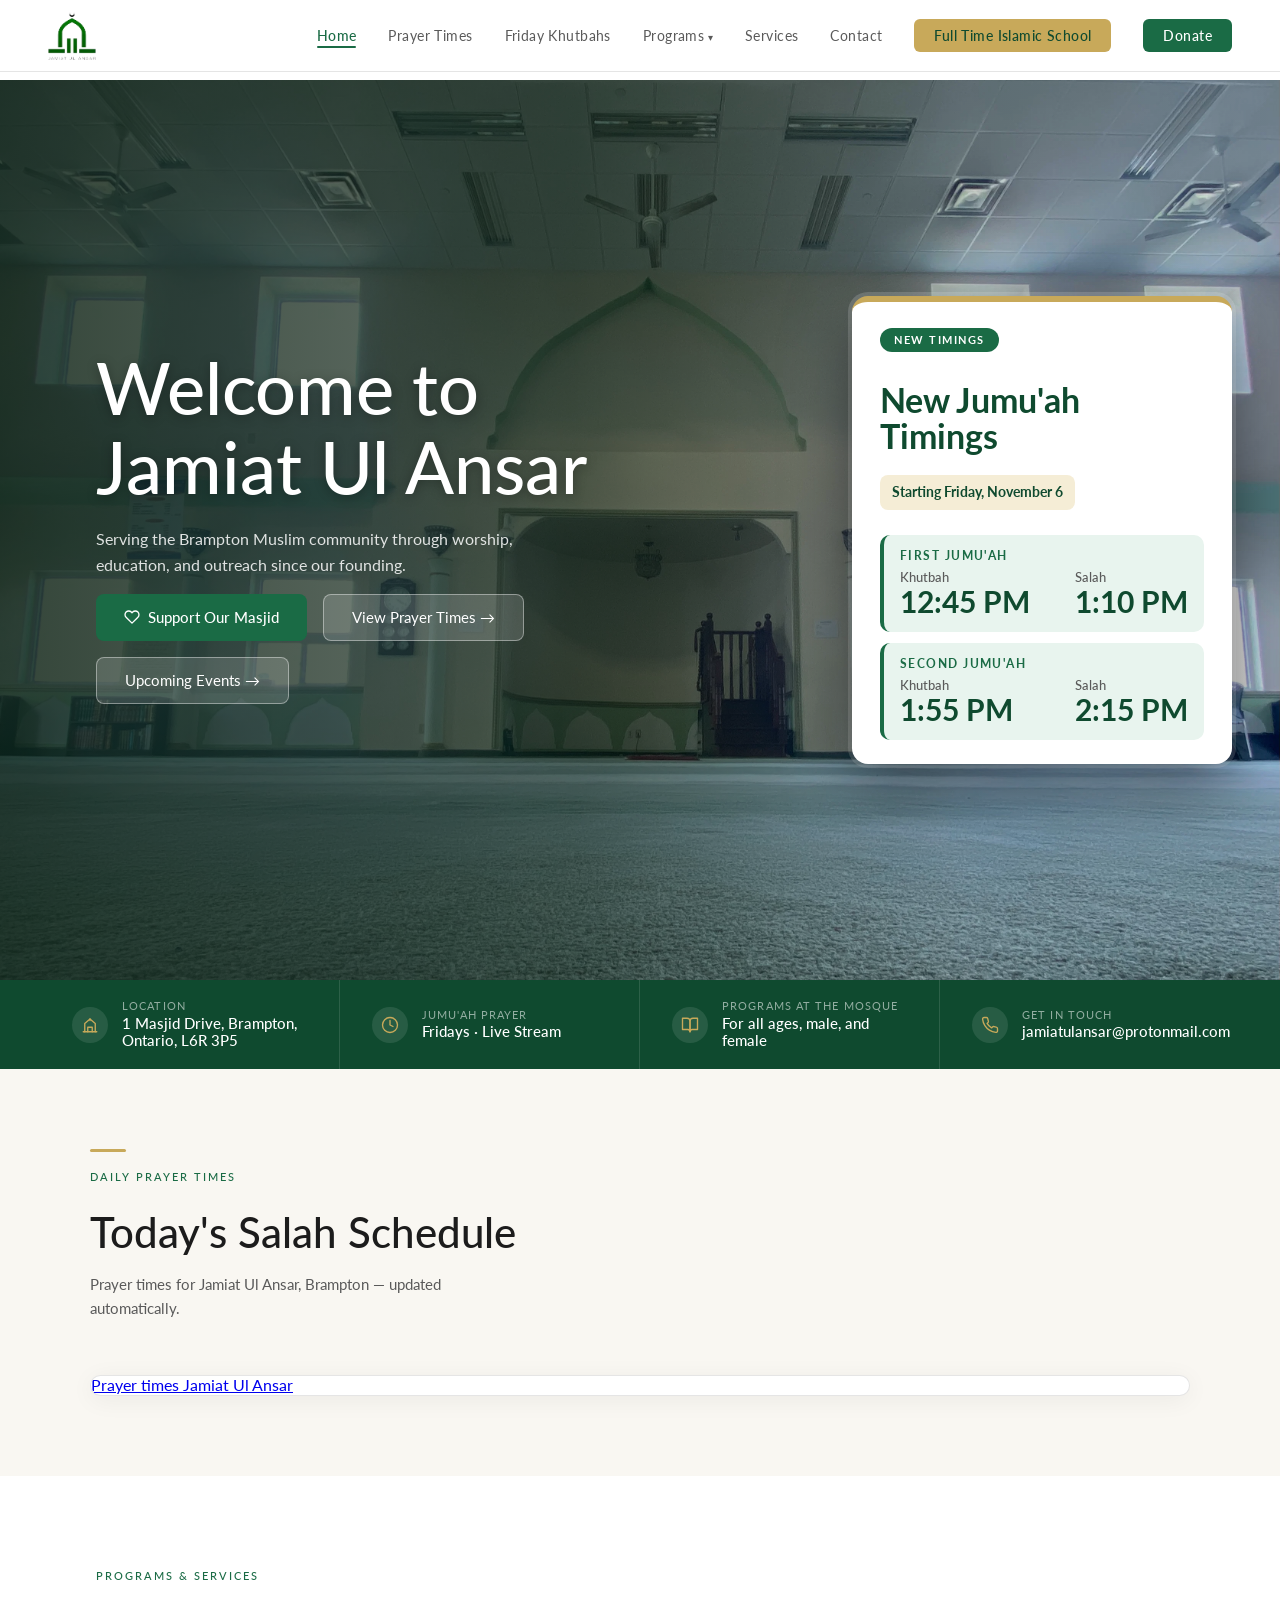
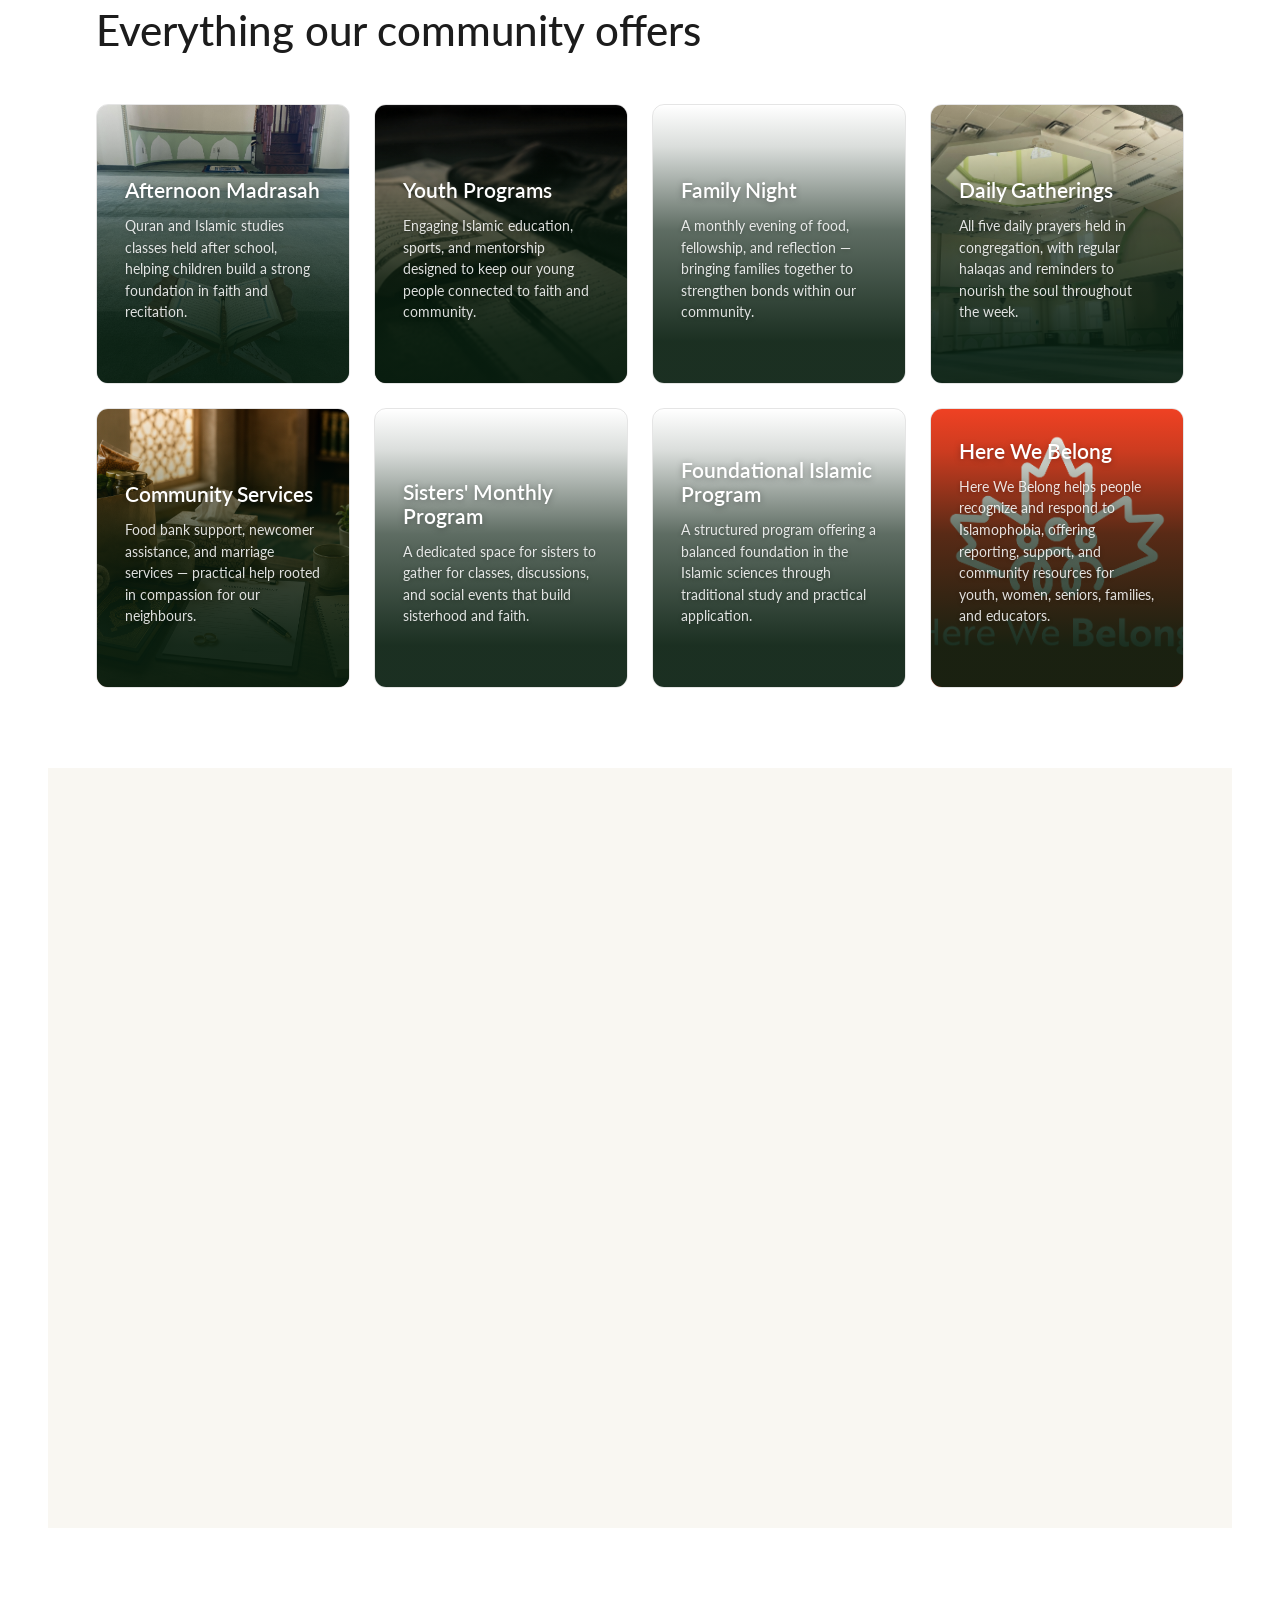
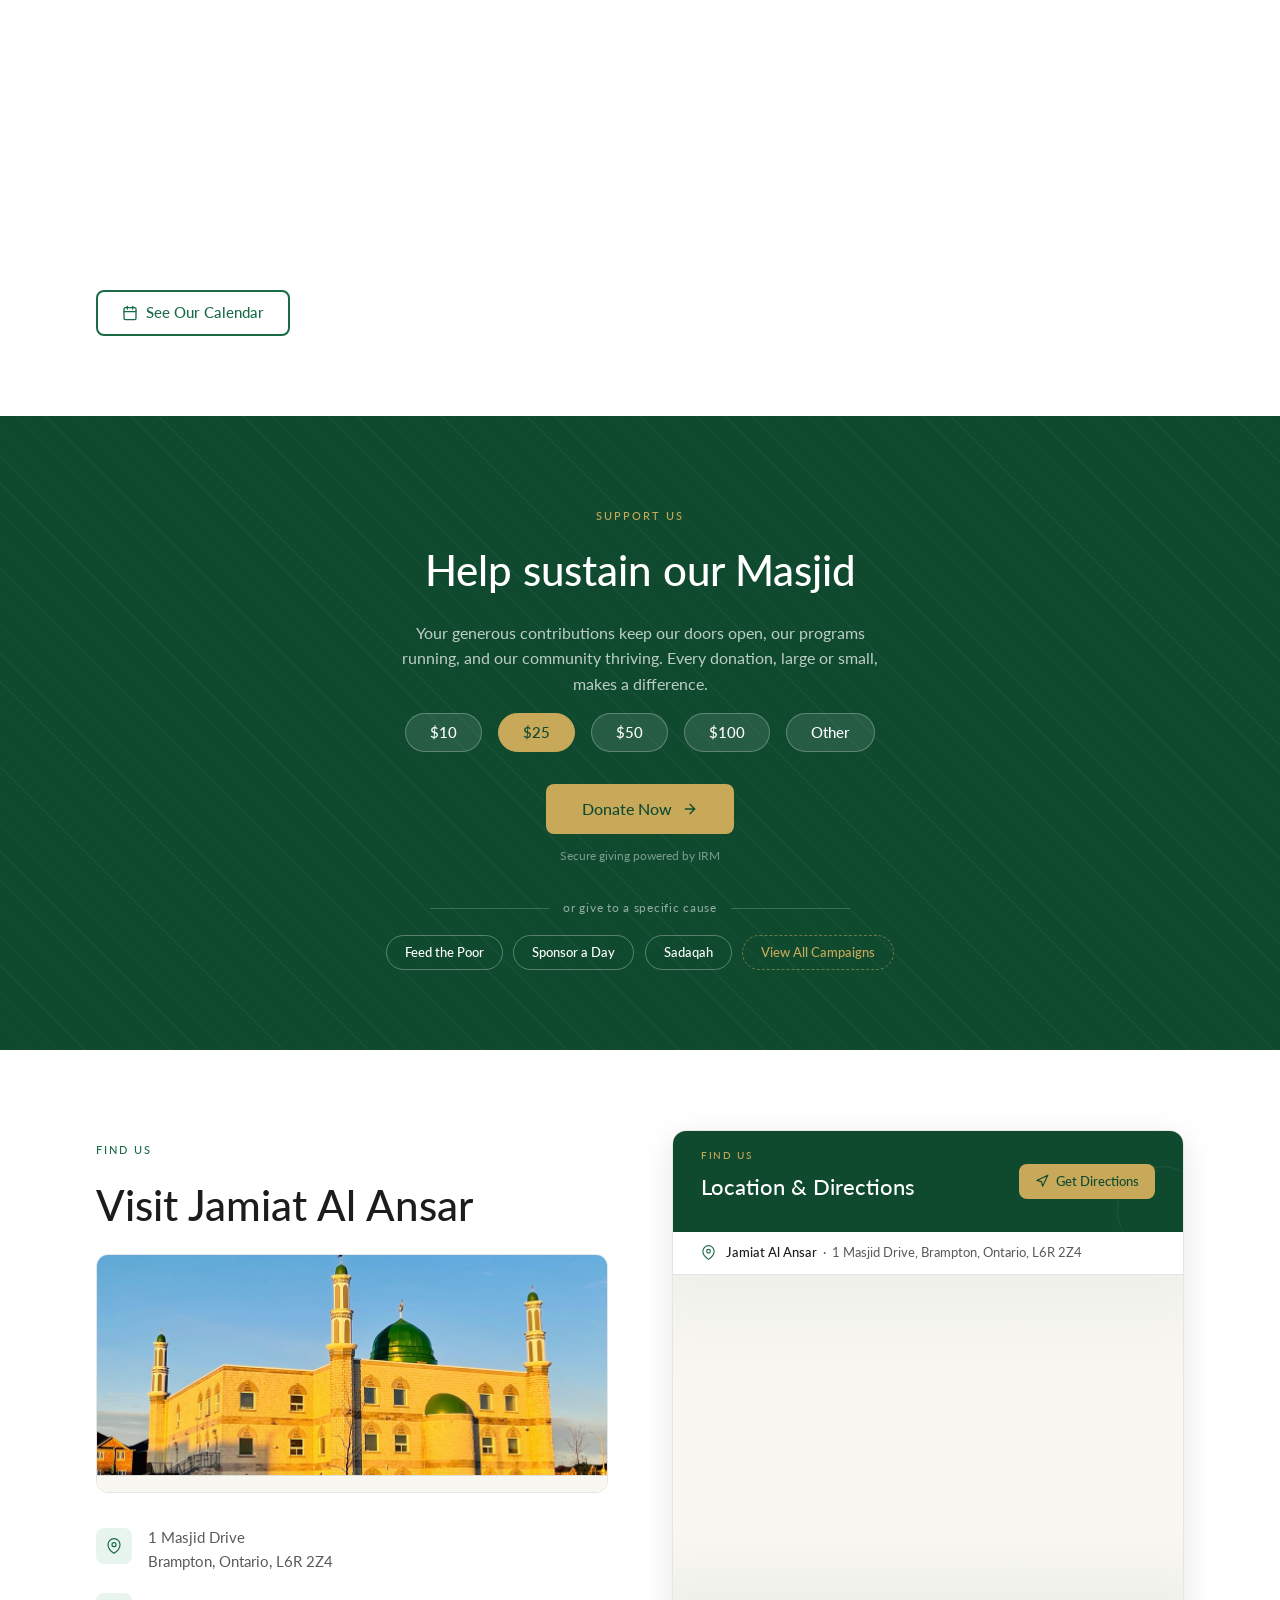
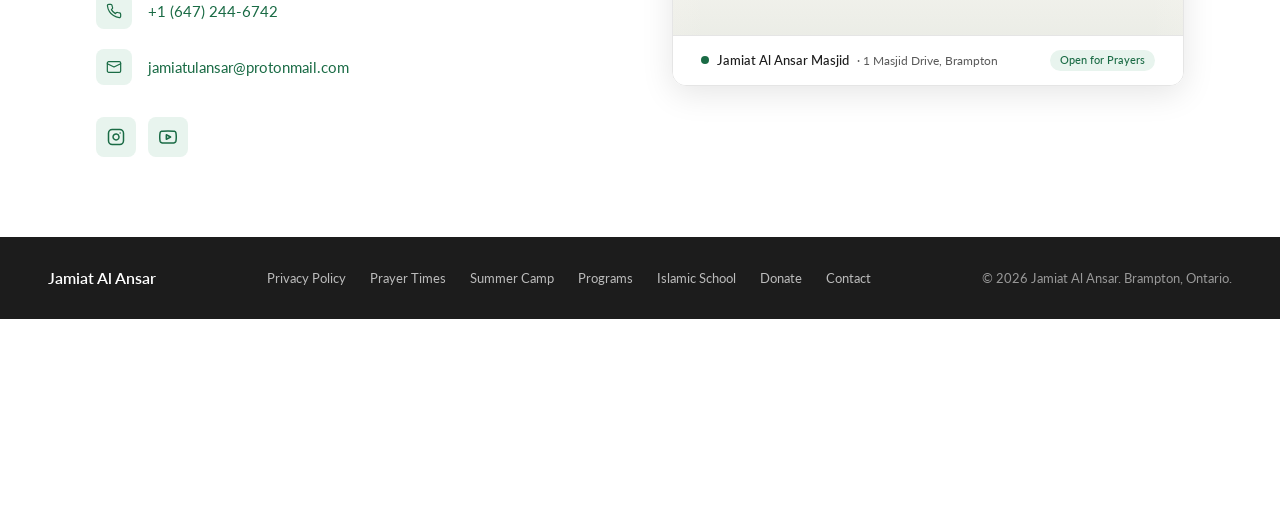
==== commit 7c384675: "Update index.html" ====
--- a/index.html
+++ b/index.html
@@ -2277,15 +2277,16 @@
        
         
 
-        <a href="sisters/" class="event-row">
-          <div class="event-date"><div class="event-month">November</div><div class="event-day">4</div></div>
+        <a href="jamiatalansar.ca/familynight" class="event-row">
+          <div class="event-date"><div class="event-month">November</div><div class="event-day">27</div></div>
           <div class="event-thumb-placeholder"></div>
           <div class="event-info">
-            <div class="event-name">Sisters Monthly Program</div>
-            <div class="event-meta">Wednesday · Time: 6 PM - 7 PM · Free· Click on arrow for more info</div>
+            <div class="event-name">Friday Family Night Program</div>
+            <div class="event-meta">Friday · Time: 7 PM - 8 PM · Free· Click on arrow for more info</div>
           </div>
           <span class="event-arrow">→</span>
         </a>
+		  
 
         </div>
     <div>
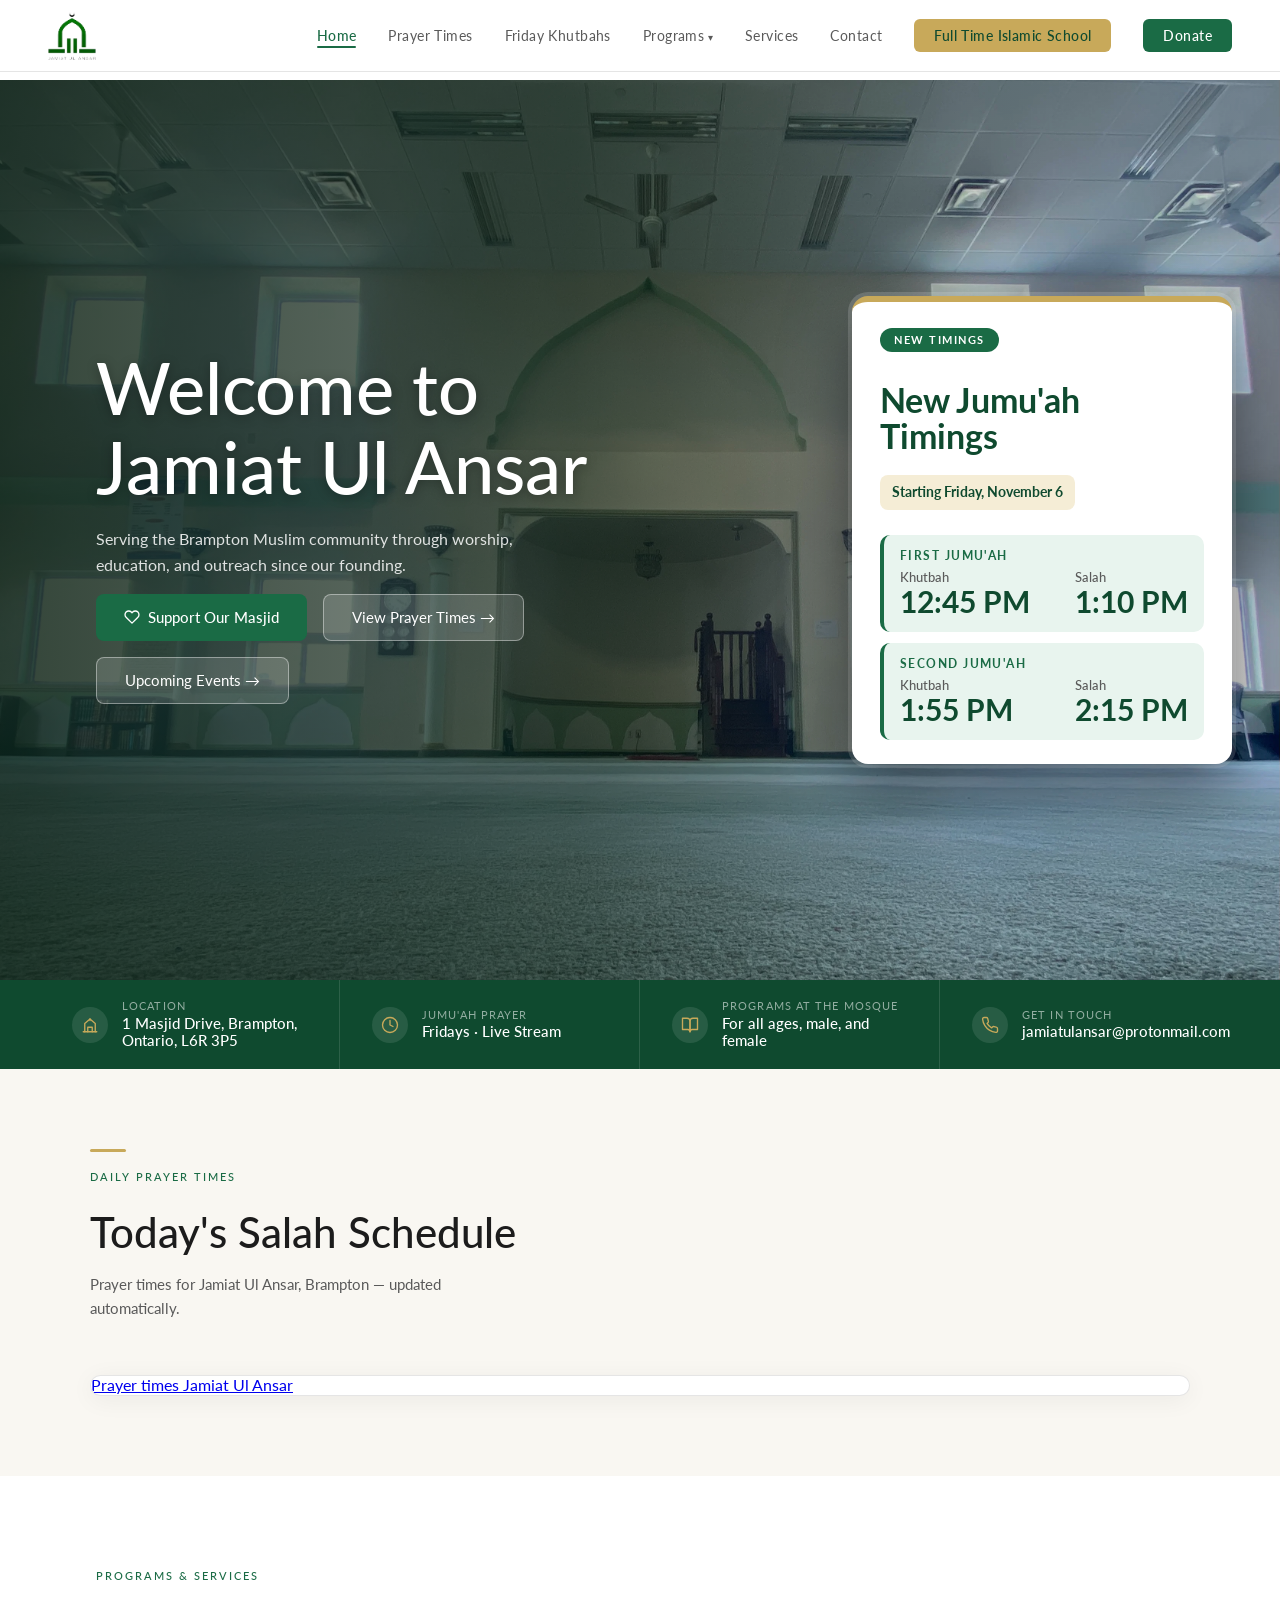
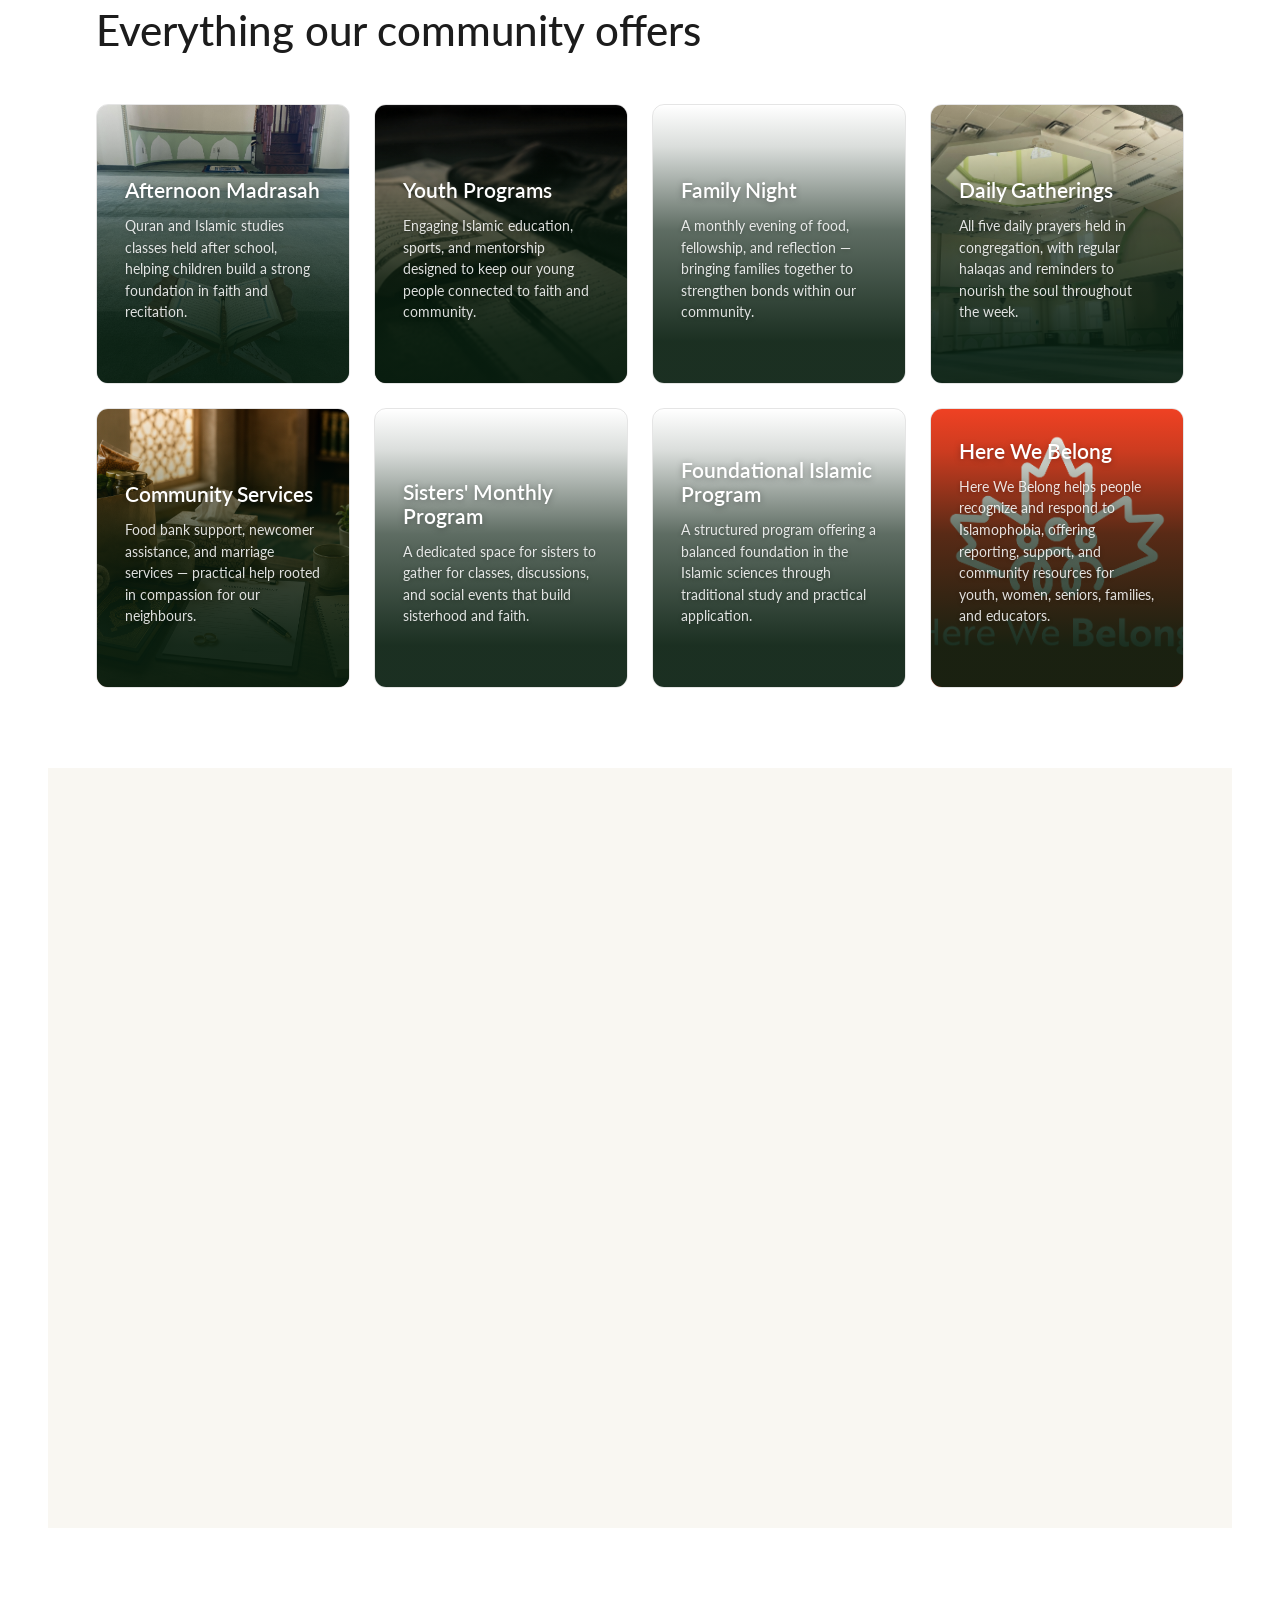
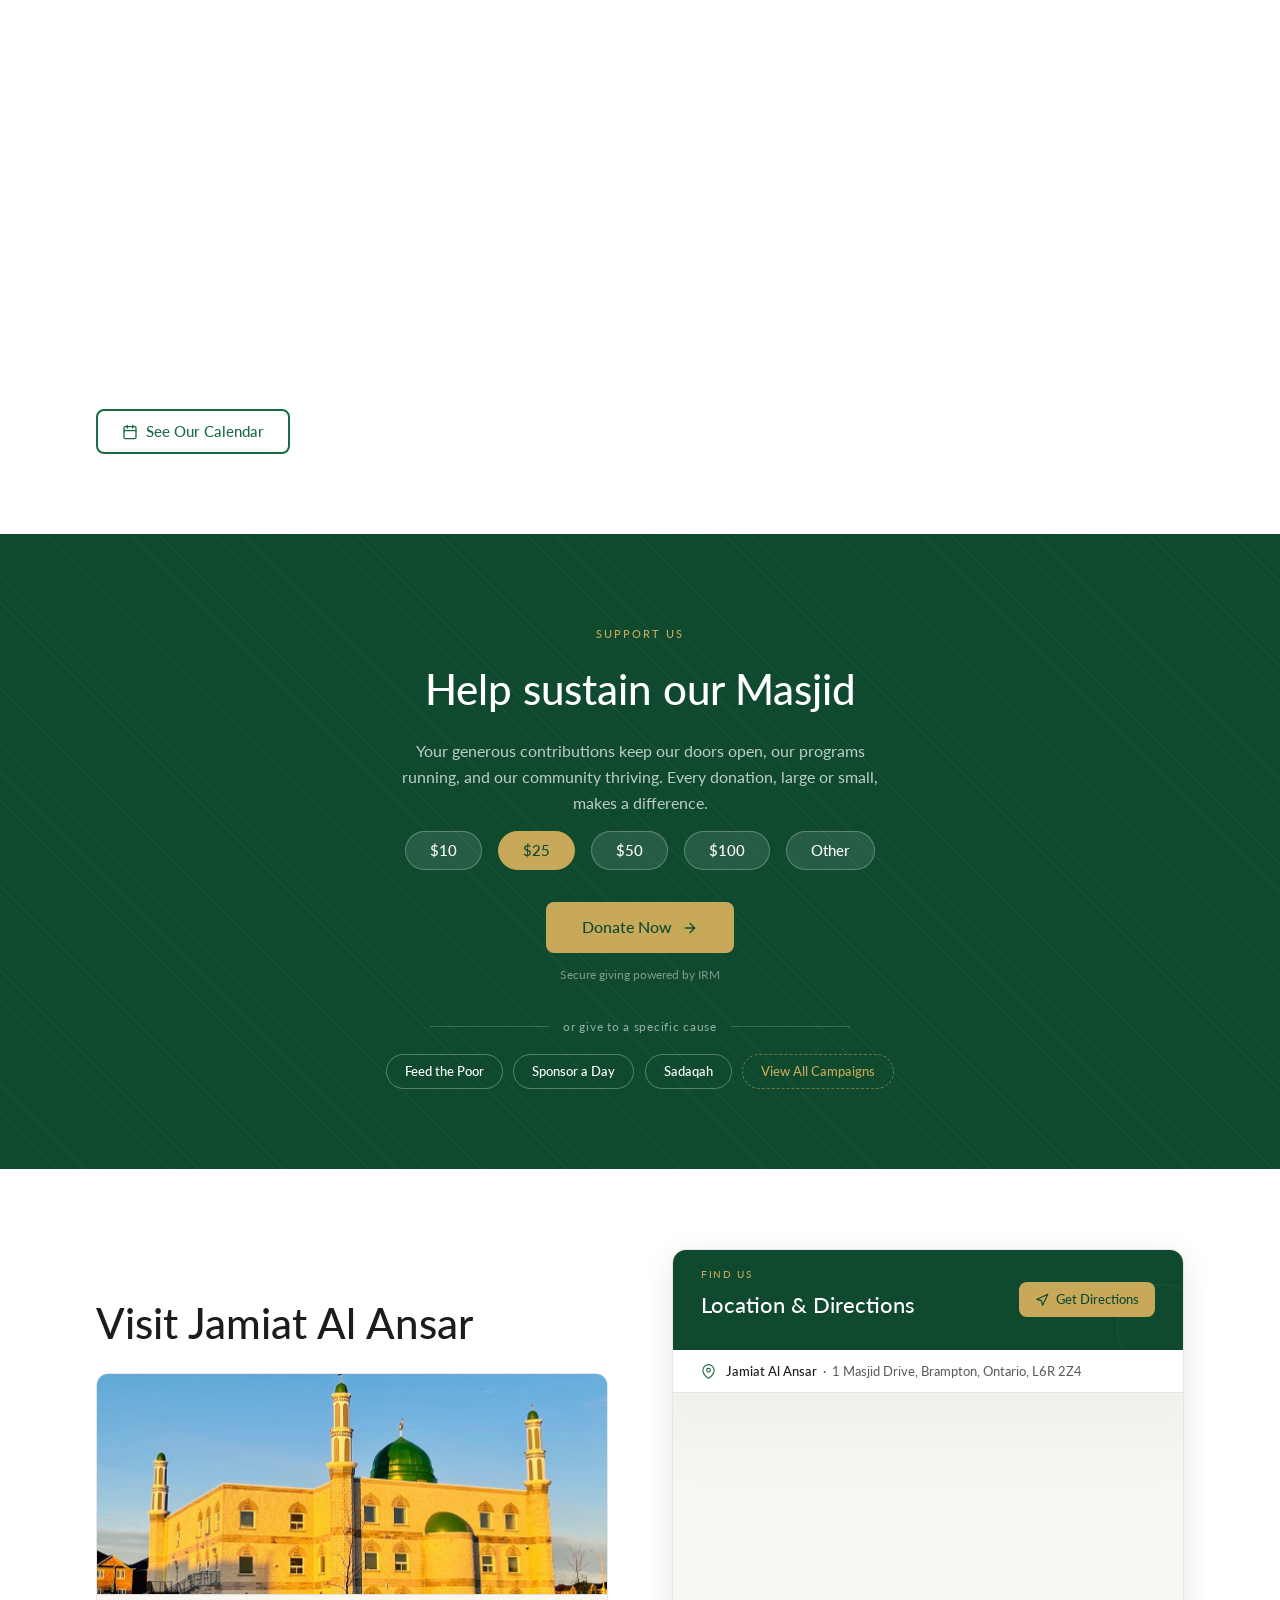
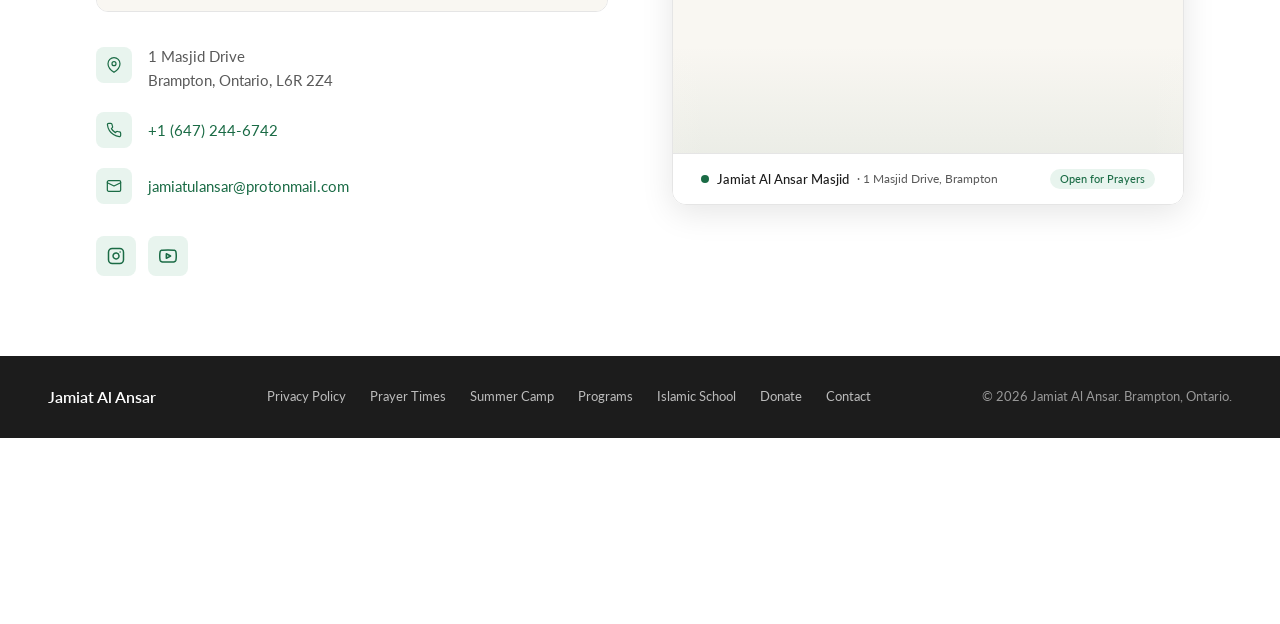
==== commit fb2f3be2: "Update index.html" ====
--- a/index.html
+++ b/index.html
@@ -2276,8 +2276,17 @@
 
        
         
-
-        <a href="jamiatalansar.ca/familynight" class="event-row">
+ <a href="https://jamiatalansar.ca/youthprograms/" class="event-row">
+          <div class="event-date"><div class="event-month">November</div><div class="event-day">22</div></div>
+          <div class="event-thumb-placeholder"></div>
+          <div class="event-info">
+            <div class="event-name">Youth Program: Controlling Your Anger </div>
+            <div class="event-meta">Sunday · Time: 2 PM - 4:30 PM · Free· Lunch will be served · Click on arrow for more info</div>
+          </div>
+          <span class="event-arrow">→</span>
+        </a>
+		  
+        <a href="https://jamiatalansar.ca/familynight/" class="event-row">
           <div class="event-date"><div class="event-month">November</div><div class="event-day">27</div></div>
           <div class="event-thumb-placeholder"></div>
           <div class="event-info">
